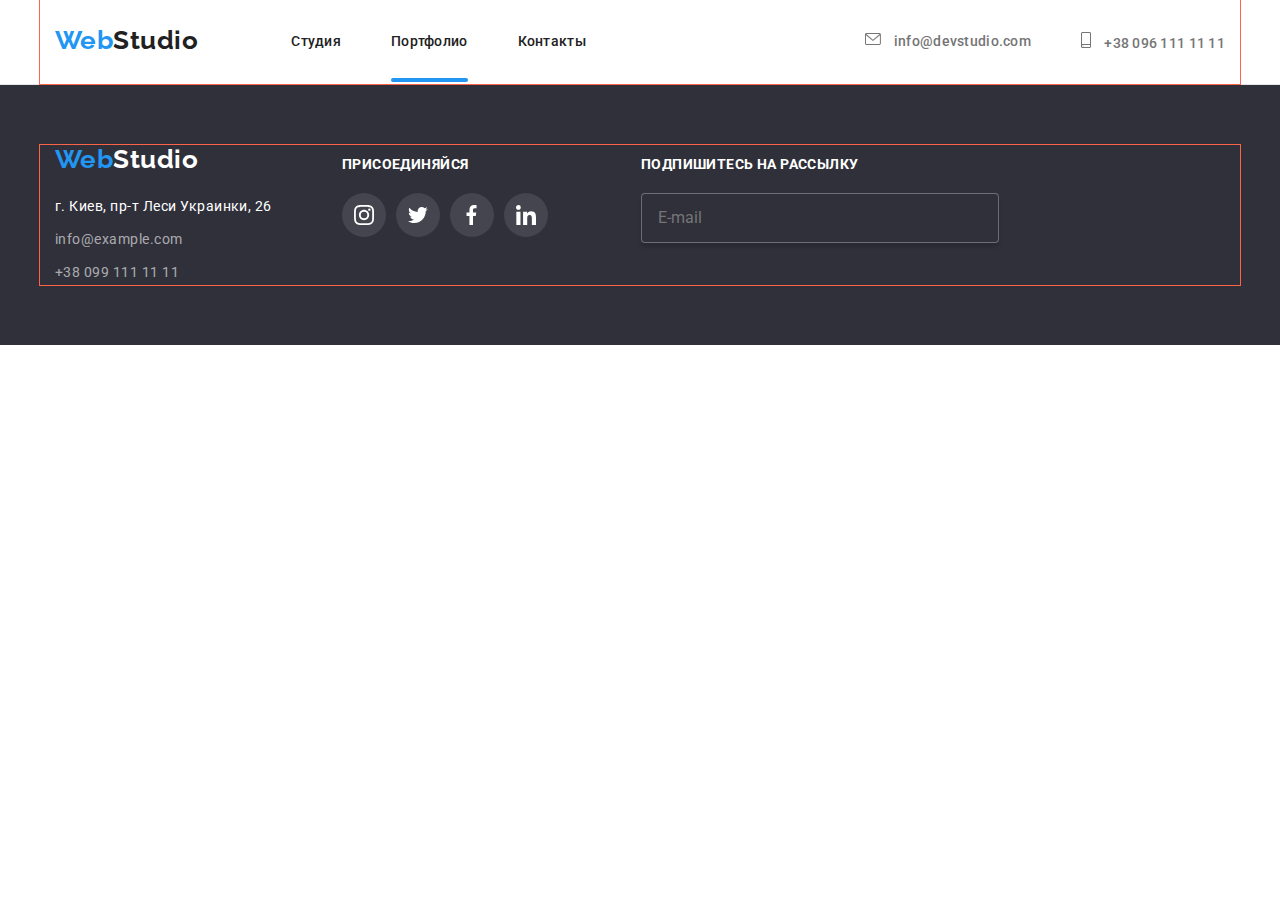
==== portfolio.html @ 8e0613ea "bem" ====
<!DOCTYPE html>
<html lang="ru">
  <head>
    <meta charset="UTF-8" />
    <meta http-equiv="X-UA-Compatible" content="IE=edge" />
    <meta name="viewport" content="width=device-width, initial-scale=1.0" />
    <link rel="stylesheet" href="https://fonts.googleapis.com/css2?family=Raleway:wght@700&family=Roboto:wght@400;500;700;900&display=swap"
    rel="stylesheet">
    <link rel="stylesheet" href="https://cdnjs.cloudflare.com/ajax/libs/modern-normalize/1.1.0/modern-normalize.min.css">
    <link rel="stylesheet" href="./css/style.css">
    <title>Markup-HW-07</title>
  </head>
  <body>
    <header class="header">
      <div class="container menu">
      <nav class="nav">
        <a class=" link logo" href="/">Web<span class="logo__accient">Studio</span></a>
        <ul class="menu-nav">
          <li class="menu-nav__item"><a class="link menu-nav__link" href="./index.html">Студия</a></li>
          <li class="menu-nav__item"><a class="link menu-nav__link menu-nav__link--current" href="./portfolio.html">Портфолио</a></li>
          <li class="menu-nav__item"><a class="link menu-nav__link" href="">Контакты</a></li>
        </ul>
      </nav>
      <ul class="menu-contact">
        <li class="menu-contact__item">
          <a class=" link menu-contact__link" href="emailto:info@devstudio.com">
            <svg class="menu-contact__icon" width="16" height="14">
              <use href="./images/svg-sprite.svg#icon-envelope"></use>
            </svg>
            info@devstudio.com
          </a>
        </li>
        <li class="menu-contact__item">
          <a class=" link menu-contact__link" href="tel:+380961111111">
            <svg class="menu-contact__icon" width="10" height="16">
              <use href="./images/svg-sprite.svg#icon-smartphone"></use>
            </svg>
            +38 096 111 11 11</a>
        </li>
      </ul>
      </div>
    </header>
<main>

</main>
<footer class="footer">
    <div class="container footer-flex">
      <div>
        <a class=" link logo" href="/">Web<span class="logo__accient logo__accient--color">Studio</span></a>
    <address>
      <ul class="footer-contact">
        <li class="footer-contact__item"><a class="footer-contact__link footer-contact__link--white" href="">г. Киев, пр-т Леси Украинки, 26</a></li>
        <li class="footer-contact__item"><a class="footer-contact__link" href="mailto:info@example.com">info@example.com</a></li>
        <li class="footer-contact__item"><a class="footer-contact__link" href="tel:+380991111111">+38 099 111 11 11</a></li>
      </ul>
    </address>
      </div>
    <div class="footer-socials-container">
      <p class="footer-title">Присоединяйся</p>
    <ul class="footer-socials">
      <li class="footer-socials__item">
        <svg class="footer-socials__icon">
          <use href="./images/svg-sprite.svg#icon-instagram"></use>
        </svg>
      </li>
      <li class="footer-socials__item">
        <svg class="footer-socials__icon">
          <use href="./images/svg-sprite.svg#icon-twitter"></use>
        </svg>
      </li>
      <li class="footer-socials__item">
        <svg class="footer-socials__icon">
          <use href="./images/svg-sprite.svg#icon-facebook"></use>
        </svg>
      </li>
      <li class="footer-socials__item">
        <svg class="footer-socials__icon">
          <use href="./images/svg-sprite.svg#icon-linkedin"></use>
        </svg>
      </li>
    </ul>
    </div>
    <div class="footer-form">
      <p class="footer-title">Подпишитесь на рассылку</p>
      <form>
        <label class="footer-form__label" for="">
          <input class="footer-form__input" type="email" placeholder="E-mail">
        </label> 
      </form>
    </div>
    </div>
  </footer>

  </body>
---- css/style.css ----
:root{
     --primiry-text-color: #757575;
     --title-text-color: #212121;
     --main-font-family: roboto, sans-serif;
     --link-hover-color: #2196F3;
}

/* Общие правила для стилизвции страцы */
body{
    color: var(--primiry-text-color);
    font-family: var(--main-font-family);
    letter-spacing: 0.03em;

}
ul{
    margin: 0;
    padding: 0;
    list-style: none;
}
.link{
    text-decoration: none;

}
.container{
    width: 1200px;
    margin-right: auto;
    margin-left: auto;
    padding-left: 15px;
    padding-right: 15px;
    outline: 1px solid tomato;
}
/* Стилизация шапки сайта */
.header{
    border-bottom: 1px solid #E5E5E5;
}
.logo{
    padding: 24px 0;
    font-family: 'Raleway', sans-serif;
    font-weight: 700;
    font-size: 26px;
    line-height: 1.15;

    color: #2196F3;
}
.logo__accient{
    color: #212121;
}
.nav{
    display: flex;
}
.menu{
    display: flex;
    align-items: center;
}
.menu-nav{
    display: flex;
    margin-left: 93px;
}
.menu-contact{
    display: flex;
    margin-left: auto;
}
.menu-nav__item,
.menu-contact__item{
    position: relative;
    margin-right: 50px;
    padding: 32px 0;
    font-weight: 500;
    font-size: 14px;
    line-height: 1.14;
    letter-spacing: 0.02em;

    color: #212121;
}
.menu-nav__link{
    color: inherit;
    padding: 32px 0;

    transition: color 250ms cubic-bezier(0.4, 0, 0.2, 1);
}
.menu-contact__link{
    color: #757575;
    padding: 32px 0;

    transition: color 250ms cubic-bezier(0.4, 0, 0.2, 1);
}

.menu-nav__link:hover,
.menu-contact__link:hover{
    color: var(--link-hover-color);
}
.menu-nav__item:last-child,
.menu-contact__item:last-child{
    margin-right: 0;
}
.menu-contact__icon{
    align-items: baseline;
    margin-right: 10px;
    fill: currentColor;
}
.menu-nav__link--current:after{
    position: absolute;
    display: block;
    bottom: 0;
    content:"";
    width: 100%;
    height: 4px;
    border-radius: 2px;

    background-color: #2196F3;
}

/* Стилизация секции герой */
.hero-section{
    margin-right: auto;
    margin-left: auto;
    padding-top: 200px;
    padding-bottom: 200px;
    width: 1600px;
    height: 600px;
    text-align: center;
    background: #757575;
    background-repeat: no-repeat;
    background-size: cover;
    background-image:linear-gradient(to right, rgba(47, 48, 58, 0.4), rgba(47, 48, 58, 0.4)), 
    url(../images/bg-main.jpg);
}
.hero-title{
    margin-top: 0;
    text-align: center;
    margin-bottom:30px;
    font-size: 44px;
    font-weight: 900;
    line-height: 1.36;
    letter-spacing: 0.06em;
    color: #ffffff;
}

.hero-button{
   
    min-width: 200px;
    min-height: 50px;
    padding: 10px 32px;
    font-size: 16px;
    font-weight: 700;
    line-height: 1.88;
    letter-spacing: 0.06em;
    border: 0;


    color: #ffffff;
    background-color: #2196F3;
    box-shadow: 0px 4px 4px rgba(0, 0, 0, 0.15);
    border: transparent;
    border-radius: 4px;
}

/* Стилизация футера */

.footer{

    padding-top: 60px;
    padding-bottom: 60px;
    background-color: #2F303A;
}
.logo__accient--color{
    color: #ffffff;
}
.footer-contact{
    margin-top: 20px;
}
.footer-flex{
    display: flex;
}
.footer-contact__item{
    margin-bottom: 9px;  
}
.footer-contact__link{
    font-size: 14px;
    line-height: 1.71;
    font-style: normal;
    text-decoration: none;
    color: rgba(255, 255, 255, 0.6);

    transition: color 2150ms cubic-bezier(0.4, 0, 0.2, 1)
}
.footer-contact__link--white{
    color: #ffffff;
}

.footer-contact__item:last-child{
    margin-bottom: 0;
}
.footer-contact__link:hover{
    color: var(--link-hover-color);
}
.footer-socials-container{
    margin-left: 70px;
    padding-top: 12px;

}
.footer-title{
margin-top: 0;
margin-bottom: 20px;
font-size: 14px;
font-weight: 700;
line-height: 1.14;
letter-spacing: 0.03em;
text-transform: uppercase;

color: #ffffff;
    
}
.footer-socials{
    display: flex;
}
.footer-socials__item{
    display: flex;
    margin-right: 10px;
    align-items: center;
    justify-content: center;
    width: 44px;
    height: 44px;
    border-radius: 50%;
    background-color: rgba(255, 255, 255, 0.1);

    transition: background-color 2150ms cubic-bezier(0.4, 0, 0.2, 1);

}
.footer-socials__item:last-child{
    margin-right: 0;
}
.footer-socials__icon{
    width: 20px;
    height: 20px;
    fill: #ffffff;
}
.footer-socials__item:hover{
    cursor: pointer;
    background-color: var(--link-hover-color);
}
.footer-form__input{
    width: 358px;
    height: 50px;
    padding: 16px;
    border-radius: 4px;
    color: #ffffff;
    background-color: #2F303A;
    border: 1px solid rgba(255, 255, 255, 0.3);
    box-shadow: 0px 4px 4px rgba(0, 0, 0, 0.15);

} 
.footer-form{
    padding-top: 12px;
    margin-left: 93px;
}
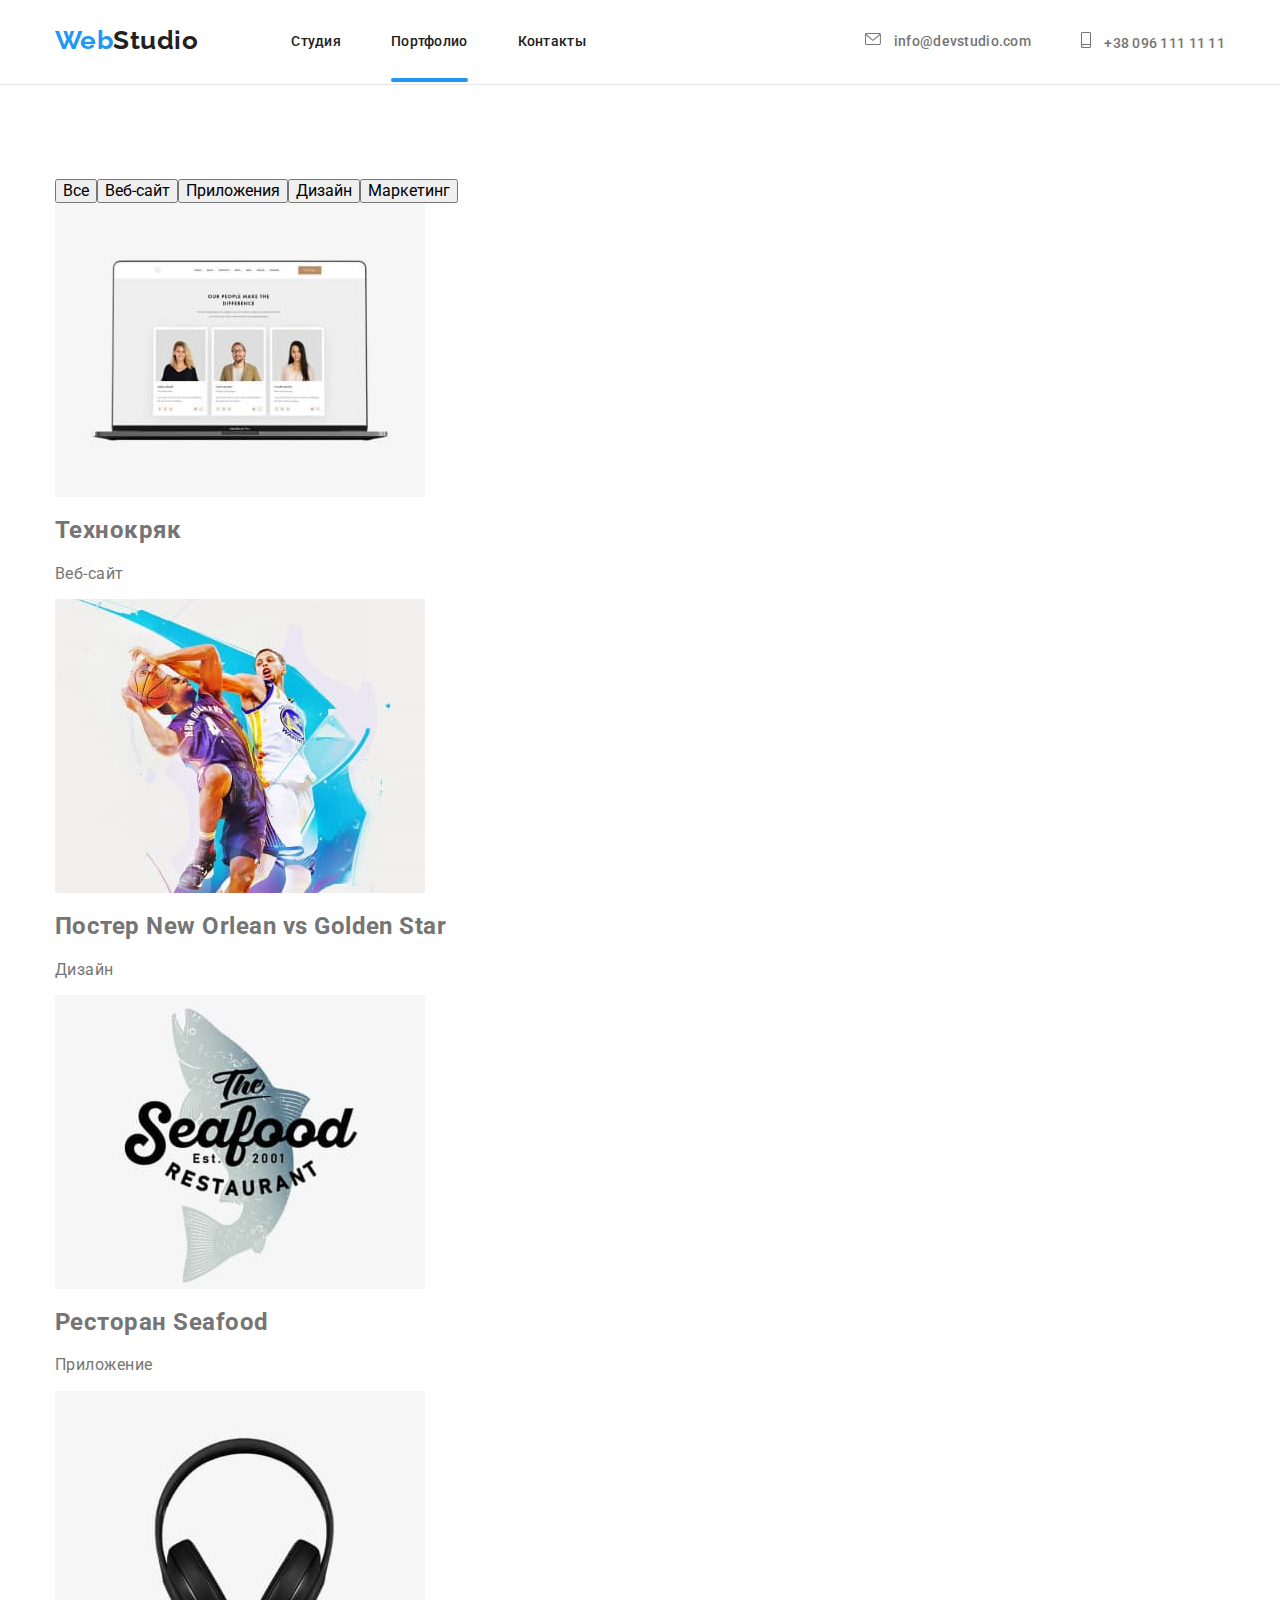
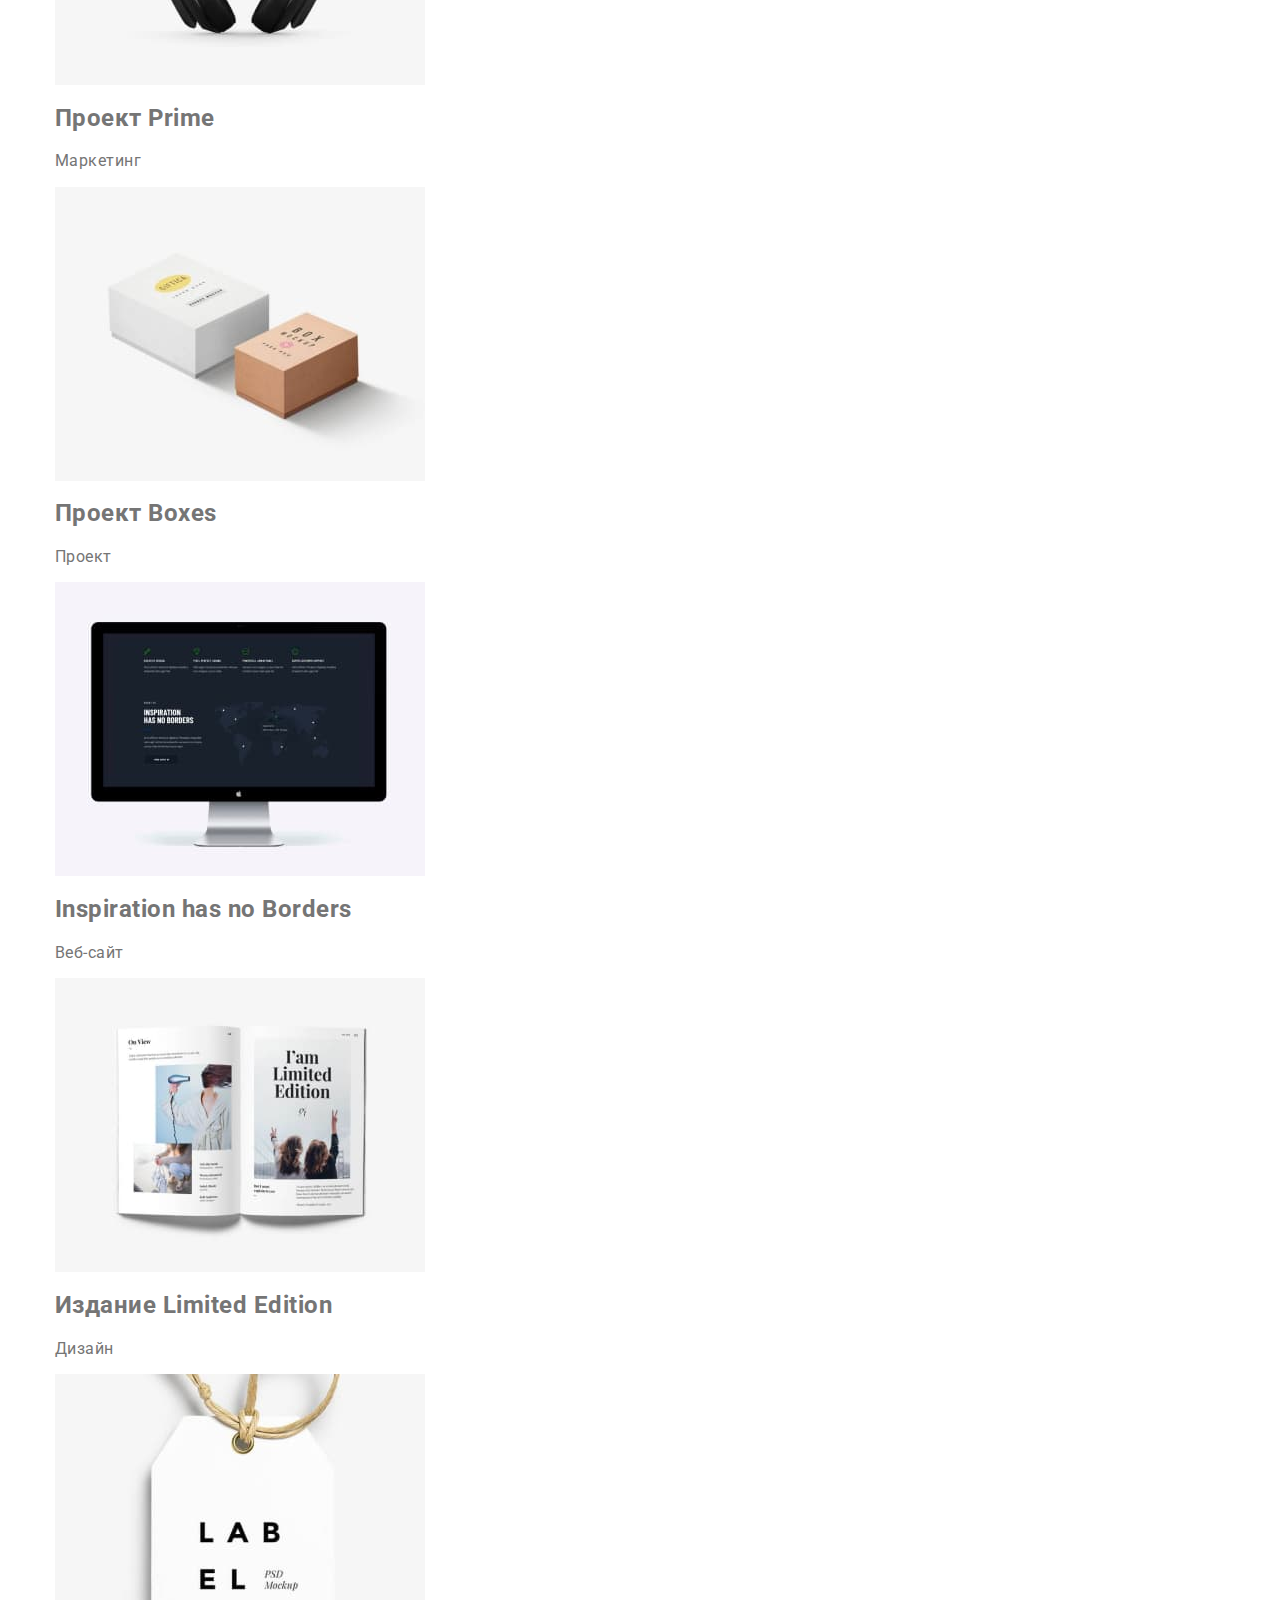
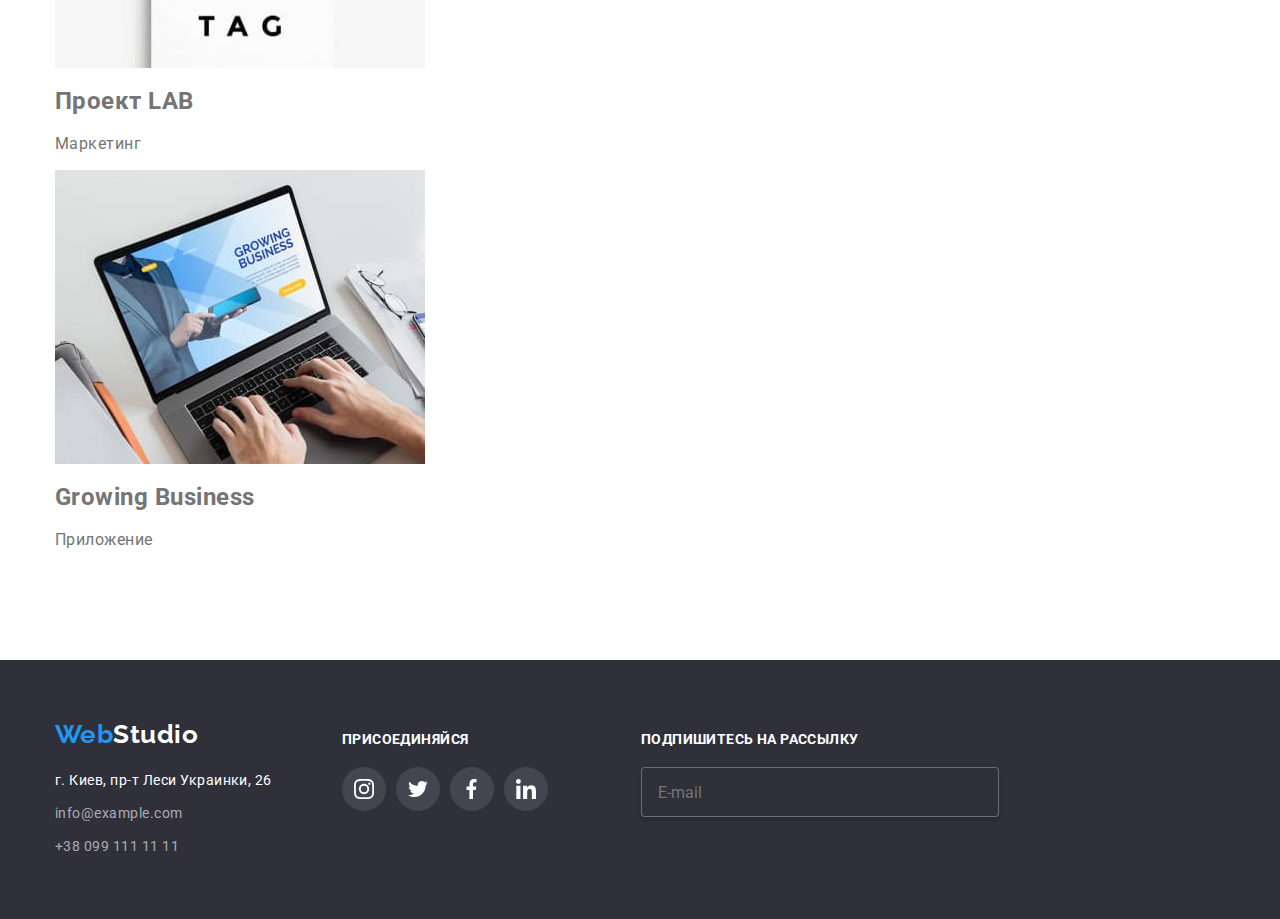
==== commit 8984f2d0: "Bem" ====
--- a/portfolio.html
+++ b/portfolio.html
@@ -41,54 +41,143 @@
       </div>
     </header>
 <main>
-
+    <section class="portfolio">
+      <div class="container">
+      <h1 class="portfolio-title visually-hidden">Наши работы</h1>
+      <ul class="menu-list">
+        <li class="menu-list__item"><button class="menu-list__button" type="button">Все</button></li>
+        <li class="menu-list__item"><button class="menu-list__button" type="button">Веб-сайт</button></li>
+        <li class="menu-list__item"><button class="menu-list__button" type="button">Приложения</button></li>
+        <li class="menu-list__item"><button class="menu-list__button" type="button">Дизайн</button></li>
+        <li class="menu-list__item"><button class="menu-list__button" type="button">Маркетинг</button></li>
+      </ul>
+      <ul class="list-example list">
+        <li>
+          <a class="link" href=""
+            ><img src="./images/technokryk.jpg" alt=" Веб-сайт Технокряк" width="370"
+          /></a>
+          <h2 class="list-example-title">Технокряк</h2>
+          <p class="list-example-text">Веб-сайт</p>
+        </li>
+        <li>
+          <a class="link" href="">
+            <img src="./images/new-orlean.jpg" alt="Постер New Orlean vs Golden Star" width="370"
+          /></a>
+          <h2 class="list-example-title">Постер New Orlean vs Golden Star</h2>
+          <p class="list-example-text">Дизайн</p>
+        </li>
+        <li>
+          <a class="link" href=""
+            ><img src="./images/restoraunt-seafood.jpg" alt="Ресторан Seafood" width="370"
+          /></a>
+          <h2 class="list-example-title">Ресторан Seafood</h2>
+          <p class="list-example-text">Приложение</p>
+        </li>
+        <li>
+          <a class="link" href=""
+            ><img src="./images/prime.jpg" alt="Проект Prime" width="370"
+          /></a>
+          <h2 class="list-example-title">Проект Prime</h2>
+          <p class="list-example-text">Маркетинг</p>
+        </li>
+        <li>
+          <a class="link" href=""
+            ><img src="./images/boxes.jpg" alt="Проект Boxes" width="370"
+          /></a>
+          <h2 class="list-example-title">Проект Boxes</h2>
+          <p class="list-example-text">Проект</p>
+        </li>
+        <li>
+          <a class="link" href="">
+            <img
+              src="./images/inspiration.jpg"
+              alt="Веб-сайт Inspiration has no Borders"
+              width="370"
+          /></a>
+          <h2 class="list-example-title">Inspiration has no Borders</h2>
+          <p class="list-example-text">Веб-сайт</p>
+        </li>
+        <li>
+          <a class="link" href=""
+            ><img src="./images/limited-edition.jpg" alt="Издание Limited Edition" width="370"
+          /></a>
+          <h2 class="list-example-title">Издание Limited Edition</h2>
+          <p class="list-example-text">Дизайн</p>
+        </li>
+        <li>
+          <a class="link" href=""><img src="./images/lab.jpg" alt="Проект LAB" width="370" /></a>
+          <h2 class="list-example-title">Проект LAB</h2>
+          <p class="list-example-text">Маркетинг</p>
+        </li>
+        <li>
+          <a class="link" href=""
+            ><img
+              src="./images/growing-business.jpg"
+              alt="Приложение Growing Business"
+              width="370"
+          /></a>
+          <h2 class="list-example-title">Growing Business</h2>
+          <p class="list-example-text">Приложение</p>
+        </li>
+      </ul>
+    </div>
+    </section>
 </main>
 <footer class="footer">
-    <div class="container footer-flex">
-      <div>
-        <a class=" link logo" href="/">Web<span class="logo__accient logo__accient--color">Studio</span></a>
-    <address>
-      <ul class="footer-contact">
-        <li class="footer-contact__item"><a class="footer-contact__link footer-contact__link--white" href="">г. Киев, пр-т Леси Украинки, 26</a></li>
-        <li class="footer-contact__item"><a class="footer-contact__link" href="mailto:info@example.com">info@example.com</a></li>
-        <li class="footer-contact__item"><a class="footer-contact__link" href="tel:+380991111111">+38 099 111 11 11</a></li>
-      </ul>
-    </address>
-      </div>
-    <div class="footer-socials-container">
-      <p class="footer-title">Присоединяйся</p>
-    <ul class="footer-socials">
-      <li class="footer-socials__item">
-        <svg class="footer-socials__icon">
+  <div class="container footer-flex">
+    <div>
+      <a class=" link logo" href="/">Web<span class="logo__accient logo__accient--color">Studio</span></a>
+  <address>
+    <ul class="footer-contact">
+      <li class="footer-contact__item"><a class="footer-contact__link footer-contact__link--white" href="">г. Киев, пр-т Леси Украинки, 26</a></li>
+      <li class="footer-contact__item"><a class="footer-contact__link" href="mailto:info@example.com">info@example.com</a></li>
+      <li class="footer-contact__item"><a class="footer-contact__link" href="tel:+380991111111">+38 099 111 11 11</a></li>
+    </ul>
+  </address>
+    </div>
+  <div class="footer-socials-container">
+    <p class="footer-title">Присоединяйся</p>
+  <ul class="social-list">
+    <li class="social-list__item ">
+      <a href="" class="social-list__link social-list__link--bgc">
+        <svg class="social-list__icon social-list__icon--fill">
           <use href="./images/svg-sprite.svg#icon-instagram"></use>
         </svg>
-      </li>
-      <li class="footer-socials__item">
-        <svg class="footer-socials__icon">
+      </a>
+    </li>
+    <li class="social-list__item">
+      <a href="" class="social-list__link social-list__link--bgc">
+        <svg class="social-list__icon social-list__icon--fill">
           <use href="./images/svg-sprite.svg#icon-twitter"></use>
         </svg>
-      </li>
-      <li class="footer-socials__item">
-        <svg class="footer-socials__icon">
+      </a>
+    </li>
+    <li class="social-list__item">
+      <a href="" class="social-list__link social-list__link--bgc">
+        <svg class="social-list__icon social-list__icon--fill">
           <use href="./images/svg-sprite.svg#icon-facebook"></use>
         </svg>
-      </li>
-      <li class="footer-socials__item">
-        <svg class="footer-socials__icon">
+      </a>
+    </li>
+    <li class="social-list__item">
+      <a href="" class="social-list__link social-list__link--bgc">
+        <svg class="social-list__icon social-list__icon--fill">
           <use href="./images/svg-sprite.svg#icon-linkedin"></use>
         </svg>
-      </li>
-    </ul>
-    </div>
-    <div class="footer-form">
-      <p class="footer-title">Подпишитесь на рассылку</p>
-      <form>
-        <label class="footer-form__label" for="">
-          <input class="footer-form__input" type="email" placeholder="E-mail">
-        </label> 
-      </form>
-    </div>
-    </div>
-  </footer>
+      </a>
+      
+    </li>
+  </ul>
+  </div>
+  <div class="footer-form">
+    <p class="footer-title">Подпишитесь на рассылку</p>
+    <form>
+      <label class="footer-form__label" for="">
+        <input class="footer-form__input" type="email" placeholder="E-mail">
+      </label> 
+    </form>
+  </div>
+  </div>
+</footer>
 
   </body>--- a/css/style.css
+++ b/css/style.css
@@ -1,6 +1,3 @@
-
-
-
 
 :root{
      --primiry-text-color: #757575;
@@ -21,17 +18,32 @@
     padding: 0;
     list-style: none;
 }
+img{
+    display: block;
+}
 .link{
     text-decoration: none;
 
 }
+.visually-hidden {
+    position: absolute;
+    white-space: nowrap;
+    width: 1px;
+    height: 1px;
+    overflow: hidden;
+    border: 0;
+    padding: 0;
+    clip: rect(0 0 0 0);
+    clip-path: inset(50%);
+    margin: -1px;
+  }
 .container{
     width: 1200px;
     margin-right: auto;
     margin-left: auto;
     padding-left: 15px;
     padding-right: 15px;
-    outline: 1px solid tomato;
+   
 }
 /* Стилизация шапки сайта */
 .header{
@@ -159,6 +171,221 @@
     border-radius: 4px;
 }
 
+/* Оформление секции требования */
+.demand{
+ padding-top: 94px;
+ padding-bottom: 94px;
+}
+
+.section-title{
+    margin-top: 0;
+    margin-bottom: 50px;
+    font-size: 36px;
+    font-weight: 700;
+    line-height: 1.17;
+    text-align: center;
+
+    color: var(--title-text-color);
+
+}
+.demand-list{
+    display: flex;
+}
+.demand-list__item{
+    width: 270px;
+    margin-right: 30px;
+}
+.margin-list__item:last-child{
+    margin-right: 0;
+}
+.demand-list__inner{
+    display: flex;
+    width: 270px;
+    height: 120px;
+    justify-content: center;
+    align-items: center;
+    background-color: #F5F4FA;
+    
+}
+.demand-list__icon{
+    width: 65px;
+    height: 70px;
+}
+.demand-list__title{
+    margin-top: 30px;
+    margin-bottom: 10px;
+    font-size: 14px;
+    font-weight: 700;
+    line-height: 1.14;
+    text-transform: uppercase;
+    text-align: left;
+
+    color: var(--title-text-color);
+
+}
+.demand-list__description{
+    margin: 0;
+    font-size: 14px;
+    font-weight: 400;
+    line-height: 1.71;
+    text-align: left;
+
+}
+
+/* Стилизация секции чем мы занимаемся */
+.specialization{
+    padding-bottom: 94px;
+}
+.specialization-list{
+    display: flex;
+}
+.specialization-list__item{
+    position: relative;
+    margin-right: 30px;
+}
+.specialization-list__item:last-child{
+    margin-right: 0;
+}
+
+.specialization-list__description{
+    position: absolute;
+    bottom: 0;
+    left: 0;
+    display: flex;
+    justify-content: center;
+    align-items: center;
+    text-transform: uppercase;
+    margin: 0;
+    width: 370px;
+    height: 70px;
+    font-size: 14px;
+    font-weight: 700;
+    line-height: 1.14;
+
+    color: #ffffff;
+    background-color: rgba(47, 48, 58, 0.8);
+}
+/* Стилизация секции наша команда */
+.team{
+    padding-top: 94px;
+    padding-bottom: 94px;
+    background-color: #F5F4FA;
+}
+.team-list{
+    display: flex;
+    width: 270px;
+    
+    text-align: center;
+}
+.team-list__item{
+    padding-bottom: 30px;
+    margin-right: 30px;
+    border-bottom-left-radius: 4px;
+    border-bottom-right-radius: 4px;
+    background-color: #fff;
+    box-shadow: 0px 1px 3px rgba(0, 0, 0, 0.12),
+     0px 1px 1px rgba(0, 0, 0, 0.14), 
+     0px 2px 1px rgba(0, 0, 0, 0.2);
+    border-radius: 0px 0px 4px 4px;
+
+}
+.team-list__title{
+    margin-top: 30px;
+    margin-bottom: 10px;
+    font-size: 16px;
+    font-weight: 500;
+    line-height: 1.19;
+    
+    color: var(--title-text-color);
+
+}
+.team-list__description{
+    margin-top: 0;
+    display: block;
+    margin-bottom: 16px;
+    font-size: 16px;
+    line-height: 19px;
+
+
+}
+.social-list{
+    display: flex;
+    justify-content: center;
+}
+.social-list__item{
+    margin-right: 10px;
+}
+.social-list__link{
+    display: flex;
+    align-items: center;
+    justify-content: center;
+    width: 44px;
+    height: 44px;
+    border-radius: 50%;
+    color: #AFB1B8;
+    
+    transition: background-color 250ms cubic-bezier(0.4, 0, 0.2, 1);
+}
+.social-list__item:last-child{
+    margin-right: 0;
+}
+
+.social-list__icon{
+    width: 20px;
+    height: 20px;
+    fill: currentColor;
+    transition: fill 250ms cubic-bezier(0.4, 0, 0.2, 1);
+}
+.social-list__link:hover,
+.social-list__link:focus {
+    
+    background-color: var(--link-hover-color);
+}
+.social-list__link:hover .social-list__icon,
+.social-list__link:focus .social-list__icon{
+    fill: #ffffff;
+}
+
+/* Стилтзация секции постоянные клиенты */
+.clients{
+    padding-top: 94px;
+    padding-bottom: 94px;
+    
+}
+.client-list{
+    display: flex;
+   
+    
+}
+.client-list__item{
+    margin-right: 30px;
+
+}
+.client-list__item:last-child{
+margin-right: 0;
+}
+.client-list__link{
+    display: flex;
+    justify-content: center;
+    align-items: center;
+     width: 170px;
+     height: 92px;
+    border-radius: 4px;
+    border: 1px solid #AFB1B8;
+    box-shadow: 0px 4px 4px 0px #00000040;
+
+    transition: border 250ms cubic-bezier(0.4, 0, 0.2, 1);
+}
+.client-list__icon{
+    fill: #AFB1B8;
+    transition: fill 250ms cubic-bezier(0.4, 0, 0.2, 1);
+}
+.client-list__link:hover {
+    border: 1px solid var(--link-hover-color);
+}
+.client-list__link:hover .client-list__icon{
+    fill: var(--link-hover-color);
+}
 /* Стилизация футера */
 
 .footer{
@@ -186,7 +413,7 @@
     text-decoration: none;
     color: rgba(255, 255, 255, 0.6);
 
-    transition: color 2150ms cubic-bezier(0.4, 0, 0.2, 1)
+    transition: color 250ms cubic-bezier(0.4, 0, 0.2, 1)
 }
 .footer-contact__link--white{
     color: #ffffff;
@@ -215,34 +442,18 @@
 color: #ffffff;
     
 }
-.footer-socials{
-    display: flex;
-}
-.footer-socials__item{
-    display: flex;
-    margin-right: 10px;
-    align-items: center;
-    justify-content: center;
-    width: 44px;
-    height: 44px;
-    border-radius: 50%;
+.social-list__link--bgc{
     background-color: rgba(255, 255, 255, 0.1);
-
-    transition: background-color 2150ms cubic-bezier(0.4, 0, 0.2, 1);
-
-}
-.footer-socials__item:last-child{
-    margin-right: 0;
-}
-.footer-socials__icon{
-    width: 20px;
-    height: 20px;
+    transition: background-color 250ms cubic-bezier(0.4, 0, 0.2, 1);
+}
+
+.social-list__link--bgc:hover{
+    background-color: var(--link-hover-color);
+}
+.social-list__icon--fill{
     fill: #ffffff;
 }
-.footer-socials__item:hover{
-    cursor: pointer;
-    background-color: var(--link-hover-color);
-}
+
 .footer-form__input{
     width: 358px;
     height: 50px;
@@ -258,3 +469,13 @@
     padding-top: 12px;
     margin-left: 93px;
 }
+
+/* Стилизация портфолио */
+.portfolio{
+    padding-top: 94px;
+    padding-bottom: 94px;
+}
+
+.menu-list{
+    display: flex;
+}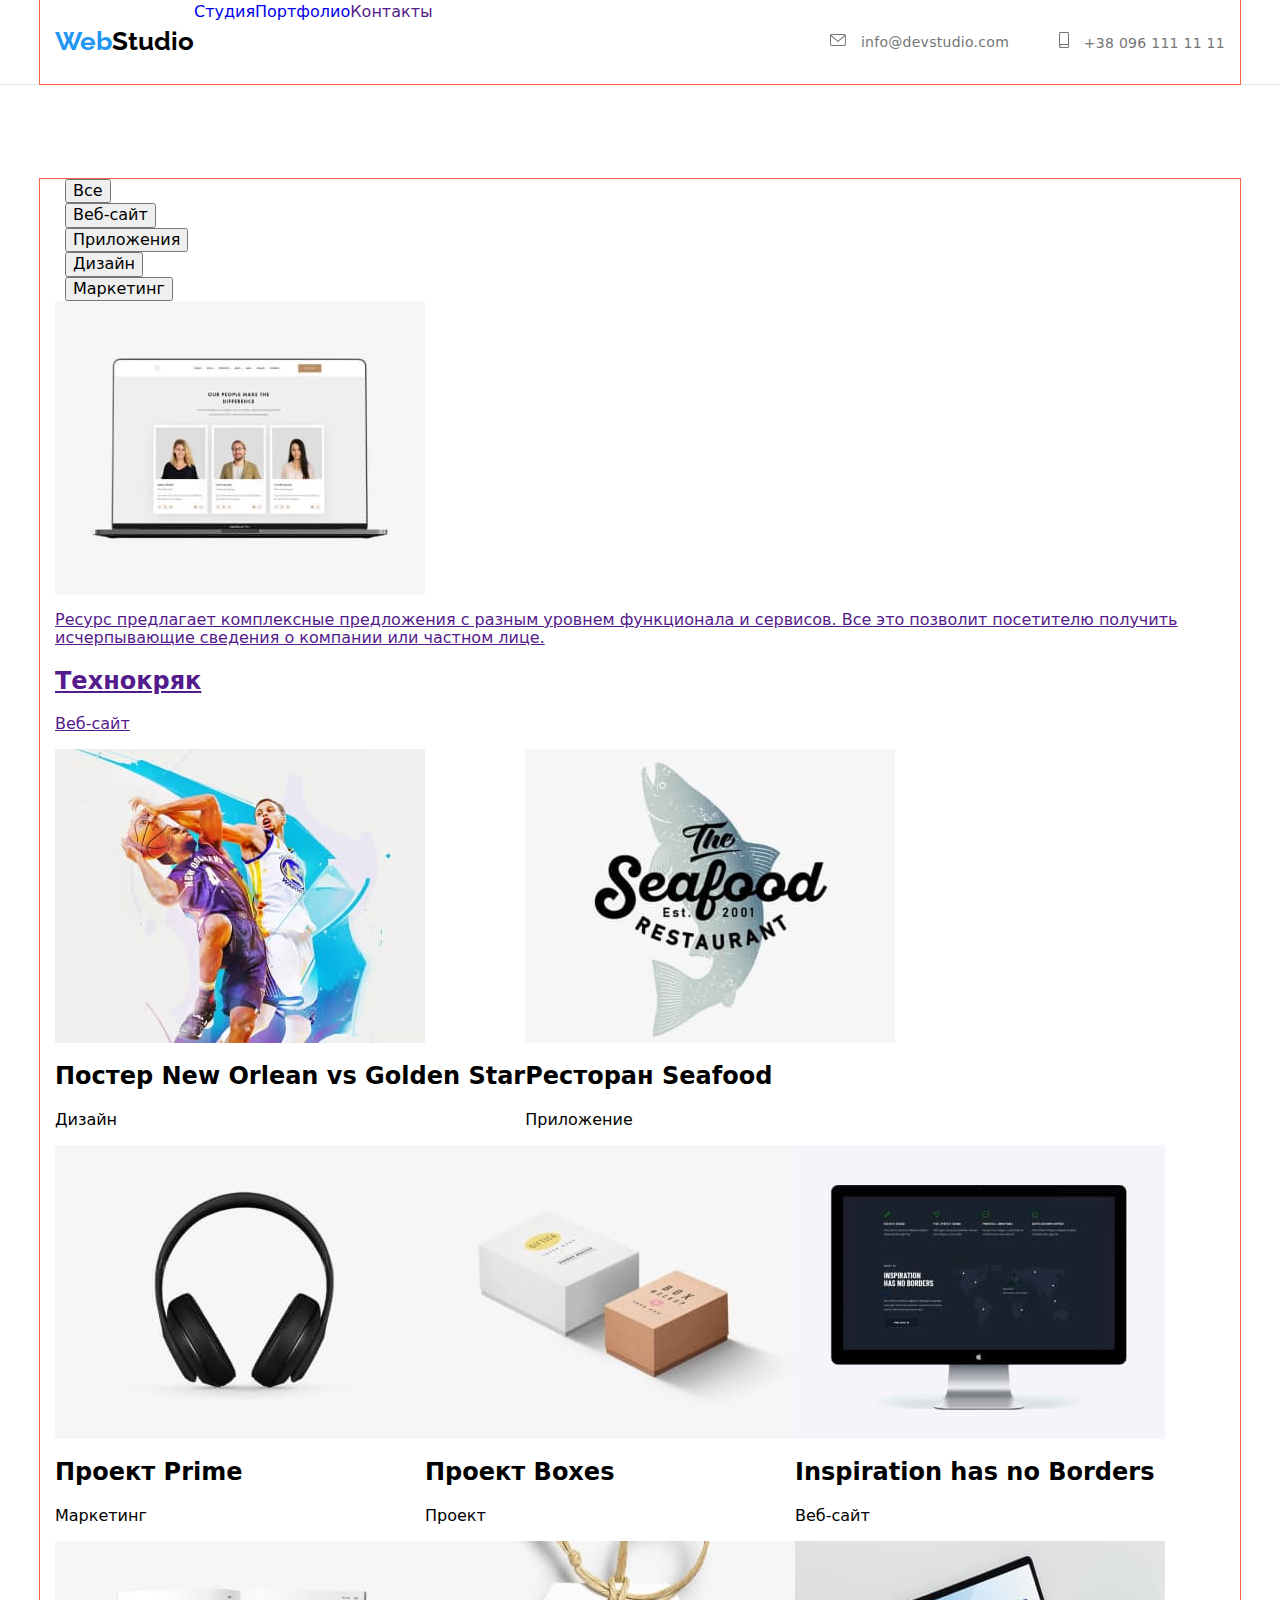
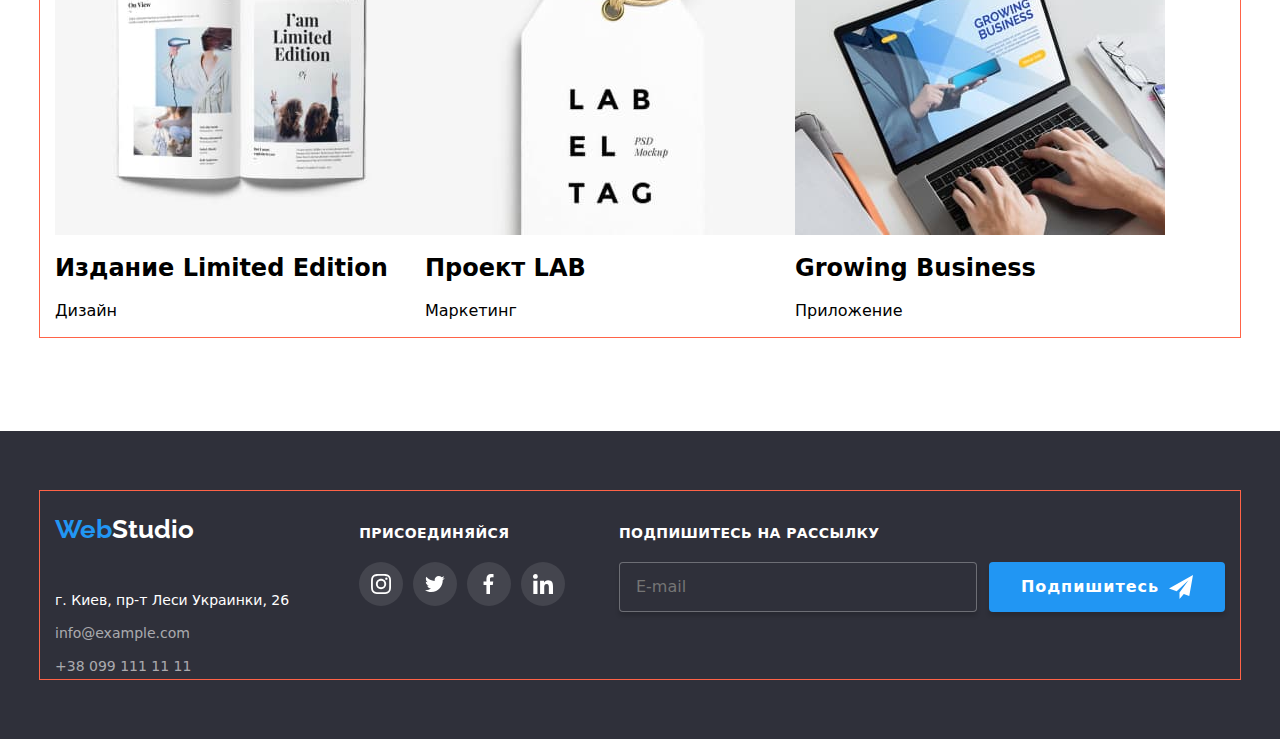
==== commit ba54ad55: "Bem and sass" ====
--- a/portfolio.html
+++ b/portfolio.html
@@ -7,18 +7,19 @@
     <link rel="stylesheet" href="https://fonts.googleapis.com/css2?family=Raleway:wght@700&family=Roboto:wght@400;500;700;900&display=swap"
     rel="stylesheet">
     <link rel="stylesheet" href="https://cdnjs.cloudflare.com/ajax/libs/modern-normalize/1.1.0/modern-normalize.min.css">
-    <link rel="stylesheet" href="./css/style.css">
+    <!-- <link rel="stylesheet" href="./css/style.css"> -->
+    <link rel="stylesheet" href="./css/main.min.css">
     <title>Markup-HW-07</title>
   </head>
   <body>
     <header class="header">
-      <div class="container menu">
+      <div class="container header__menu">
       <nav class="nav">
-        <a class=" link logo" href="/">Web<span class="logo__accient">Studio</span></a>
-        <ul class="menu-nav">
-          <li class="menu-nav__item"><a class="link menu-nav__link" href="./index.html">Студия</a></li>
-          <li class="menu-nav__item"><a class="link menu-nav__link menu-nav__link--current" href="./portfolio.html">Портфолио</a></li>
-          <li class="menu-nav__item"><a class="link menu-nav__link" href="">Контакты</a></li>
+        <a class="link logo" href="/">Web<span class="logo__accient">Studio</span></a>
+        <ul class="header__nav">
+          <li class="menu__item"><a class="link menu__link" href="./index.html">Студия</a></li>
+          <li class="menu__item"><a class="link menu__link menu__link--current" href="./portfolio.html">Портфолио</a></li>
+          <li class="menu__item"><a class="link menu__link" href="">Контакты</a></li>
         </ul>
       </nav>
       <ul class="menu-contact">
@@ -43,21 +44,31 @@
 <main>
     <section class="portfolio">
       <div class="container">
-      <h1 class="portfolio-title visually-hidden">Наши работы</h1>
-      <ul class="menu-list">
-        <li class="menu-list__item"><button class="menu-list__button" type="button">Все</button></li>
-        <li class="menu-list__item"><button class="menu-list__button" type="button">Веб-сайт</button></li>
-        <li class="menu-list__item"><button class="menu-list__button" type="button">Приложения</button></li>
-        <li class="menu-list__item"><button class="menu-list__button" type="button">Дизайн</button></li>
-        <li class="menu-list__item"><button class="menu-list__button" type="button">Маркетинг</button></li>
+      <h1 class="portfolio__title visually-hidden">Наши работы</h1>
+      <ul class="portfolio-menu-list">
+        <li class="menu-list__item"><button class="portfolio-menu-list__button" type="button">Все</button></li>
+        <li class="menu-list__item"><button class="portfolio-menu-list__button" type="button">Веб-сайт</button></li>
+        <li class="menu-list__item"><button class="portfolio-menu-list__button" type="button">Приложения</button></li>
+        <li class="menu-list__item"><button class="portfolio-menu-list__button" type="button">Дизайн</button></li>
+        <li class="menu-list__item"><button class="portfolio-menu-list__button" type="button">Маркетинг</button></li>
       </ul>
-      <ul class="list-example list">
-        <li>
-          <a class="link" href=""
-            ><img src="./images/technokryk.jpg" alt=" Веб-сайт Технокряк" width="370"
-          /></a>
-          <h2 class="list-example-title">Технокряк</h2>
-          <p class="list-example-text">Веб-сайт</p>
+      <ul class="list-works">
+        <li class="list-works__item">
+          <a class="list-works__link" href="">
+            <div class="list-works__thumb">
+              <img src="./images/technokryk.jpg" alt=" Веб-сайт Технокряк" width="370" />
+              <div class="overlay">
+                <p class="overlay__description">Ресурс предлагает комплексные предложения с разным уровнем функционала и сервисов. Все это позволит посетителю получить исчерпывающие сведения о компании или частном лице.</p>
+              </div>
+            </div>
+          
+          <div class="list-works__description">
+            <h2 class="list-works__title">Технокряк</h2>
+          <p class="list-works__text">Веб-сайт</p>
+          </div>
+          
+          
+        </a>
         </li>
         <li>
           <a class="link" href="">
@@ -171,10 +182,15 @@
   </div>
   <div class="footer-form">
     <p class="footer-title">Подпишитесь на рассылку</p>
-    <form>
+    <form class="form-wrap">
       <label class="footer-form__label" for="">
         <input class="footer-form__input" type="email" placeholder="E-mail">
       </label> 
+      <button class="form-button" type="submit">Подпишитесь
+        <svg class="form-button__icon">
+          <use href="./images/svg-sprite.svg#icon-send"></use>
+        </svg>
+      </button>
     </form>
   </div>
   </div>
--- a/css/style.css
+++ b/css/style.css
@@ -46,7 +46,7 @@
    
 }
 /* Стилизация шапки сайта */
-.header{
+.menu{
     border-bottom: 1px solid #E5E5E5;
 }
 .logo{
@@ -86,11 +86,12 @@
     line-height: 1.14;
     letter-spacing: 0.02em;
 
-    color: #212121;
+    
 }
 .menu-nav__link{
     color: inherit;
     padding: 32px 0;
+    color: #212121;
 
     transition: color 250ms cubic-bezier(0.4, 0, 0.2, 1);
 }
@@ -152,6 +153,7 @@
     color: #ffffff;
 }
 
+
 .hero-button{
    
     min-width: 200px;
@@ -177,6 +179,7 @@
  padding-bottom: 94px;
 }
 
+
 .section-title{
     margin-top: 0;
     margin-bottom: 50px;
@@ -274,7 +277,6 @@
 .team-list{
     display: flex;
     width: 270px;
-    
     text-align: center;
 }
 .team-list__item{
@@ -380,10 +382,12 @@
     fill: #AFB1B8;
     transition: fill 250ms cubic-bezier(0.4, 0, 0.2, 1);
 }
-.client-list__link:hover {
+.client-list__link:hover,
+.client-list__link:focus {
     border: 1px solid var(--link-hover-color);
 }
-.client-list__link:hover .client-list__icon{
+.client-list__link:hover .client-list__icon,
+.client-list__link:focus .client-list__icon{
     fill: var(--link-hover-color);
 }
 /* Стилизация футера */
--- a/css/main.min.css
+++ b/css/main.min.css
@@ -0,0 +1 @@
+ul{margin:0;padding:0;list-style:none}img{display:block}.link{text-decoration:none}.visually-hidden{position:absolute;white-space:nowrap;width:1px;height:1px;overflow:hidden;border:0;padding:0;clip:rect(0 0 0 0);-webkit-clip-path:inset(50%);clip-path:inset(50%);margin:-1px}:root{--primiry-text-color: #757575;--title-text-color: #212121;--main-font-family: roboto, sans-serif;--link-hover-color: #2196F3;--hero-title-color: #ffffff;--hero-bgc-color: #757575}.menu-list__button,.form-button,.hero-button{padding:6px 22px;font-family:inherit;font-size:16px;font-weight:500;border-radius:4px;border-color:rgba(0,0,0,0);-webkit-box-align:center;-ms-flex-align:center;align-items:center;line-height:1.63;letter-spacing:.03em;text-align:center;cursor:pointer;background-color:#2196f3;-webkit-transition:color 250ms cubic-bezier(0.4, 0, 0.2, 1),background-color 250ms cubic-bezier(0.4, 0, 0.2, 1),-webkit-box-shadow 250ms cubic-bezier(0.4, 0, 0.2, 1);transition:color 250ms cubic-bezier(0.4, 0, 0.2, 1),background-color 250ms cubic-bezier(0.4, 0, 0.2, 1),-webkit-box-shadow 250ms cubic-bezier(0.4, 0, 0.2, 1);transition:color 250ms cubic-bezier(0.4, 0, 0.2, 1),background-color 250ms cubic-bezier(0.4, 0, 0.2, 1),box-shadow 250ms cubic-bezier(0.4, 0, 0.2, 1);transition:color 250ms cubic-bezier(0.4, 0, 0.2, 1),background-color 250ms cubic-bezier(0.4, 0, 0.2, 1),box-shadow 250ms cubic-bezier(0.4, 0, 0.2, 1),-webkit-box-shadow 250ms cubic-bezier(0.4, 0, 0.2, 1)}.container{width:1200px;margin-right:auto;margin-left:auto;padding-left:15px;padding-right:15px;outline:1px solid tomato}.header{border-bottom:1px solid #e5e5e5}.header__menu{display:-webkit-box;display:-ms-flexbox;display:flex;-webkit-box-align:center;-ms-flex-align:center;align-items:center}.header__nav{display:-webkit-box;display:-ms-flexbox;display:flex}.logo{display:block;padding:24px 0;font-family:"Raleway",sans-serif;font-weight:700;font-size:26px;line-height:1.15;color:#2196f3}.logo__accient{color:#000}.logo__accient--color{color:#fff}.menu{display:-webkit-box;display:-ms-flexbox;display:flex;-webkit-box-align:center;-ms-flex-align:center;align-items:center}.nav{display:-webkit-box;display:-ms-flexbox;display:flex}.menu-nav{display:-webkit-box;display:-ms-flexbox;display:flex;-webkit-box-align:center;-ms-flex-align:center;align-items:center;margin-left:93px}.menu-nav__item{position:relative;margin-right:50px;padding:32px 0;font-weight:500;font-size:14px;line-height:1.14;letter-spacing:.02em;color:#212121}.menu-nav__item:last-child{margin-right:0}.menu-nav__link{color:inherit;padding:32px 0;color:#212121;-webkit-transition:color 250ms cubic-bezier(0.4, 0, 0.2, 1);transition:color 250ms cubic-bezier(0.4, 0, 0.2, 1)}.menu-nav__link:hover{color:var(--link-hover-color)}.menu-nav__link--current::after{position:absolute;display:block;bottom:0;content:"";width:100%;height:4px;border-radius:2px;background-color:#2196f3}.menu-contact{display:-webkit-box;display:-ms-flexbox;display:flex;-webkit-box-align:center;-ms-flex-align:center;align-items:center;margin-left:auto}.menu-contact__item{position:relative;margin-right:50px;padding:32px 0;font-weight:500;font-size:14px;line-height:1.14;letter-spacing:.02em;color:#212121}.menu-contact__item:last-child{margin-right:0}.menu-contact__icon{-webkit-box-align:baseline;-ms-flex-align:baseline;align-items:baseline;margin-right:10px;fill:currentColor}.menu-contact__link{color:#757575;padding:32px 0;-webkit-transition:color 250ms cubic-bezier(0.4, 0, 0.2, 1);transition:color 250ms cubic-bezier(0.4, 0, 0.2, 1)}.menu-contact__link:hover{color:var(--link-hover-color)}.hero-section{margin-right:auto;margin-left:auto;padding-top:200px;padding-bottom:200px;width:1600px;height:600px;text-align:center;background:var(--hero-bgc-color);background-repeat:no-repeat;background-size:cover;background-image:-webkit-gradient(linear, left top, right top, from(rgba(47, 48, 58, 0.4)), to(rgba(47, 48, 58, 0.4))),url(../images/bg-main.jpg);background-image:linear-gradient(to right, rgba(47, 48, 58, 0.4), rgba(47, 48, 58, 0.4)),url(../images/bg-main.jpg)}.hero-title{margin-top:0;text-align:center;margin-bottom:30px;font-size:44px;font-weight:900;line-height:1.36;letter-spacing:.06em;color:var(--hero-title-color)}.hero-button{padding:10px 32px;font-weight:700;line-height:1.88;border-radius:4px;min-width:200px;border:0px;letter-spacing:.06em;color:#fff;-webkit-box-shadow:0px 4px 4px rgba(0,0,0,.15);box-shadow:0px 4px 4px rgba(0,0,0,.15)}.hero-button:hover{background-color:#188ce8;-webkit-box-shadow:0px 3px 1px rgba(0,0,0,.1),0px 1px 2px rgba(0,0,0,.08),0px 2px 2px rgba(0,0,0,.12);box-shadow:0px 3px 1px rgba(0,0,0,.1),0px 1px 2px rgba(0,0,0,.08),0px 2px 2px rgba(0,0,0,.12)}.section-title{margin-top:0;margin-bottom:50px;font-size:36px;font-weight:700;line-height:1.17;text-align:center;color:var(--title-text-color)}.demand{padding-top:94px;padding-bottom:94px}.demand-list{display:-webkit-box;display:-ms-flexbox;display:flex}.demand-list__item{width:270px;margin-right:30px}.demand-list__item:last-child{margin-right:0}.demand-list__inner{display:-webkit-box;display:-ms-flexbox;display:flex;width:270px;height:120px;-webkit-box-pack:center;-ms-flex-pack:center;justify-content:center;-webkit-box-align:center;-ms-flex-align:center;align-items:center;background-color:#f5f4fa}.demand-list__icon{width:65px;height:70px}.demand-list__title{margin-top:30px;margin-bottom:10px;font-size:14px;font-weight:700;line-height:1.14;text-transform:uppercase;text-align:left;color:var(--title-text-color)}.demand-list__description{margin:0;font-size:14px;font-weight:400;line-height:1.71;text-align:left}.specialization-list{display:-webkit-box;display:-ms-flexbox;display:flex}.specialization-list__item{position:relative;margin-right:30px}.specialization-list__item:last-child{margin-right:0}.specialization-list__description{position:absolute;bottom:0;left:0;display:-webkit-box;display:-ms-flexbox;display:flex;-webkit-box-pack:center;-ms-flex-pack:center;justify-content:center;-webkit-box-align:center;-ms-flex-align:center;align-items:center;text-transform:uppercase;margin:0;width:370px;height:70px;font-size:14px;font-weight:700;line-height:1.14;color:#fff;background-color:rgba(47,48,58,.8)}.team{padding-top:94px;padding-bottom:94px;background-color:#f5f4fa}.team-list{display:-webkit-box;display:-ms-flexbox;display:flex;width:270px;text-align:center}.team-list__item{padding-bottom:30px;margin-right:30px;border-bottom-left-radius:4px;border-bottom-right-radius:4px;background-color:#fff;-webkit-box-shadow:0px 1px 3px rgba(0,0,0,.12),0px 1px 1px rgba(0,0,0,.14),0px 2px 1px rgba(0,0,0,.2);box-shadow:0px 1px 3px rgba(0,0,0,.12),0px 1px 1px rgba(0,0,0,.14),0px 2px 1px rgba(0,0,0,.2);border-radius:0px 0px 4px 4px}.team-list__title{margin-top:30px;margin-bottom:10px;font-size:16px;font-weight:500;line-height:1.19;color:var(--title-text-color)}.team-list__description{margin-top:0;display:block;margin-bottom:16px;font-size:16px;line-height:19px}.social-list{display:-webkit-box;display:-ms-flexbox;display:flex;-webkit-box-pack:center;-ms-flex-pack:center;justify-content:center}.social-list__item{margin-right:10px}.social-list__item:last-child{margin-right:0}.social-list__link{display:-webkit-box;display:-ms-flexbox;display:flex;-webkit-box-align:center;-ms-flex-align:center;align-items:center;-webkit-box-pack:center;-ms-flex-pack:center;justify-content:center;width:44px;height:44px;border-radius:50%;color:#afb1b8;-webkit-transition:background-color 250ms cubic-bezier(0.4, 0, 0.2, 1);transition:background-color 250ms cubic-bezier(0.4, 0, 0.2, 1)}.social-list{display:-webkit-box;display:-ms-flexbox;display:flex;-webkit-box-pack:center;-ms-flex-pack:center;justify-content:center}.social-list__item{margin-right:10px}.social-list__item:last-child{margin-right:0}.social-list__link{display:-webkit-box;display:-ms-flexbox;display:flex;-webkit-box-align:center;-ms-flex-align:center;align-items:center;-webkit-box-pack:center;-ms-flex-pack:center;justify-content:center;width:44px;height:44px;border-radius:50%;color:#afb1b8;-webkit-transition:background-color 250ms cubic-bezier(0.4, 0, 0.2, 1);transition:background-color 250ms cubic-bezier(0.4, 0, 0.2, 1)}.social-list__link:hover,.social-list__link:focus{background-color:var(--link-hover-color)}.social-list__icon{width:20px;height:20px;fill:currentColor;-webkit-transition:fill 250ms cubic-bezier(0.4, 0, 0.2, 1);transition:fill 250ms cubic-bezier(0.4, 0, 0.2, 1)}.social-list__link:hover .social-list__icon,.social-list__link:focus .social-list__icon{fill:#fff}.social-list__link--bgc{background-color:rgba(255,255,255,.1);-webkit-transition:background-color 250ms cubic-bezier(0.4, 0, 0.2, 1);transition:background-color 250ms cubic-bezier(0.4, 0, 0.2, 1)}.social-list__link--bgc:hover{background-color:var(--link-hover-color)}.social-list__icon--fill{fill:#fff}.clients{padding-top:94px;padding-bottom:94px}.client-list{display:-webkit-box;display:-ms-flexbox;display:flex}.client-list__item{margin-right:30px}.client-list__item:last-child{margin-right:0}.client-list__link{display:-webkit-box;display:-ms-flexbox;display:flex;-webkit-box-pack:center;-ms-flex-pack:center;justify-content:center;-webkit-box-align:center;-ms-flex-align:center;align-items:center;width:170px;height:92px;border-radius:4px;border:1px solid #afb1b8;-webkit-box-shadow:0px 4px 4px 0px rgba(0,0,0,.2509803922);box-shadow:0px 4px 4px 0px rgba(0,0,0,.2509803922);-webkit-transition:border 250ms cubic-bezier(0.4, 0, 0.2, 1);transition:border 250ms cubic-bezier(0.4, 0, 0.2, 1)}.client-list__link:hover,.client-list__link:focus{border:1px solid var(--link-hover-color)}.client-list__icon{fill:#afb1b8;-webkit-transition:fill 250ms cubic-bezier(0.4, 0, 0.2, 1);transition:fill 250ms cubic-bezier(0.4, 0, 0.2, 1)}.client-list__link:hover .client-list__icon,.client-list__link:focus .client-list__icon{fill:var(--link-hover-color)}.footer{padding-top:60px;padding-bottom:60px;background-color:#2f303a}.logo__accient--color{color:#fff}.footer-contact{margin-top:20px}.footer-flex{display:-webkit-box;display:-ms-flexbox;display:flex;-webkit-box-align:baseline;-ms-flex-align:baseline;align-items:baseline}.footer-contact__item{margin-bottom:9px}.footer-contact__link{font-size:14px;line-height:1.71;font-style:normal;text-decoration:none;color:rgba(255,255,255,.6);-webkit-transition:color 250ms cubic-bezier(0.4, 0, 0.2, 1);transition:color 250ms cubic-bezier(0.4, 0, 0.2, 1)}.footer-contact__link:hover{color:var(--link-hover-color)}.footer-contact__link--white{color:#fff}.footer-contact__item:last-child{margin-bottom:0}.footer-socials-container{margin-left:70px;padding-top:12px}.footer-title{margin-top:0;margin-bottom:20px;font-size:14px;font-weight:700;line-height:1.14;letter-spacing:.03em;text-transform:uppercase;color:#fff}.footer-form{padding-top:12px;margin-left:auto}.form-wrap{display:-webkit-box;display:-ms-flexbox;display:flex}.footer-form__input{display:-webkit-box;display:-ms-flexbox;display:flex;width:358px;height:50px;padding:16px;border-radius:4px;color:#fff;background-color:#2f303a;border:1px solid rgba(255,255,255,.3);-webkit-box-shadow:0px 4px 4px rgba(0,0,0,.15);box-shadow:0px 4px 4px rgba(0,0,0,.15)}.form-button{display:-webkit-box;display:-ms-flexbox;display:flex;-webkit-box-align:center;-ms-flex-align:center;align-items:center;padding:10px 32px;margin-left:12px;font-weight:700;line-height:1.88;border-radius:4px;min-width:200px;border:0px;letter-spacing:.06em;color:#fff;-webkit-box-shadow:0px 4px 4px rgba(0,0,0,.15);box-shadow:0px 4px 4px rgba(0,0,0,.15)}.form-button:hover{background-color:#188ce8;-webkit-box-shadow:0px 3px 1px rgba(0,0,0,.1),0px 1px 2px rgba(0,0,0,.08),0px 2px 2px rgba(0,0,0,.12);box-shadow:0px 3px 1px rgba(0,0,0,.1),0px 1px 2px rgba(0,0,0,.08),0px 2px 2px rgba(0,0,0,.12)}.form-button__icon{width:24px;height:24px;margin-left:10px}.backdrop{position:fixed;top:0;left:0;width:100%;height:100%;background-color:rgba(255,99,71,.5);-webkit-transition:opacity 2150ms cubic-bezier(0.4, 0, 0.2, 1);transition:opacity 2150ms cubic-bezier(0.4, 0, 0.2, 1)}.modal{position:relative;top:50%;left:50%;width:528px;height:581px;border-radius:4px;-webkit-transform:translate(-50%, -50%);transform:translate(-50%, -50%);background-color:#fff;-webkit-transition:-webkit-transform 2150ms cubic-bezier(0.4, 0, 0.2, 1);transition:-webkit-transform 2150ms cubic-bezier(0.4, 0, 0.2, 1);transition:transform 2150ms cubic-bezier(0.4, 0, 0.2, 1);transition:transform 2150ms cubic-bezier(0.4, 0, 0.2, 1), -webkit-transform 2150ms cubic-bezier(0.4, 0, 0.2, 1);-webkit-transform:translate(-50%, -50%) scale(1);transform:translate(-50%, -50%) scale(1)}.is-hidden .modal{-webkit-transition:-webkit-transform 2150ms cubic-bezier(0.4, 0, 0.2, 1);transition:-webkit-transform 2150ms cubic-bezier(0.4, 0, 0.2, 1);transition:transform 2150ms cubic-bezier(0.4, 0, 0.2, 1);transition:transform 2150ms cubic-bezier(0.4, 0, 0.2, 1), -webkit-transform 2150ms cubic-bezier(0.4, 0, 0.2, 1);-webkit-transform:translate(-50%, -50%) scale(0.7);transform:translate(-50%, -50%) scale(0.7)}.modal-button{position:absolute;top:8px;right:8px;width:30px;height:30px;display:-webkit-box;display:-ms-flexbox;display:flex;-webkit-box-align:center;-ms-flex-align:center;align-items:center;-webkit-box-pack:center;-ms-flex-pack:center;justify-content:center;cursor:pointer;border-radius:50%;border-color:rgba(0,0,0,.1);background-color:#fff}.is-hidden{opacity:0;pointer-events:none}.modal-button__icon{width:8px;height:8px;-webkit-transition:fill 250ms cubic-bezier(0.4, 0, 0.2, 1);transition:fill 250ms cubic-bezier(0.4, 0, 0.2, 1)}.modal-button:hover .modal-button__icon{fill:var(--link-hover-color)}.portfolio{padding-top:94px;padding-bottom:94px}.menu-list{display:-webkit-box;display:-ms-flexbox;display:flex;-webkit-box-pack:center;-ms-flex-pack:center;justify-content:center;margin-bottom:50px}.menu-list__item{margin-left:10px}.menu-list__item:last-child{margin-right:0}.menu-list__button{background-color:#f5f4fa;-webkit-transition:background-color 250ms cubic-bezier(0.4, 0, 0.2, 1),color 250ms cubic-bezier(0.4, 0, 0.2, 1);transition:background-color 250ms cubic-bezier(0.4, 0, 0.2, 1),color 250ms cubic-bezier(0.4, 0, 0.2, 1)}.menu-list__button:hover{background-color:var(--link-hover-color);color:#fff}.list-works{display:-webkit-box;display:-ms-flexbox;display:flex;-ms-flex-wrap:wrap;flex-wrap:wrap}.list-works__thumb{position:relative}.list-works__overlay{position:absolute;bottom:-100%;left:0;width:358px;height:294px;padding:63px 24px;background-color:rgba(33,150,243,.9)}/*# sourceMappingURL=main.min.css.map */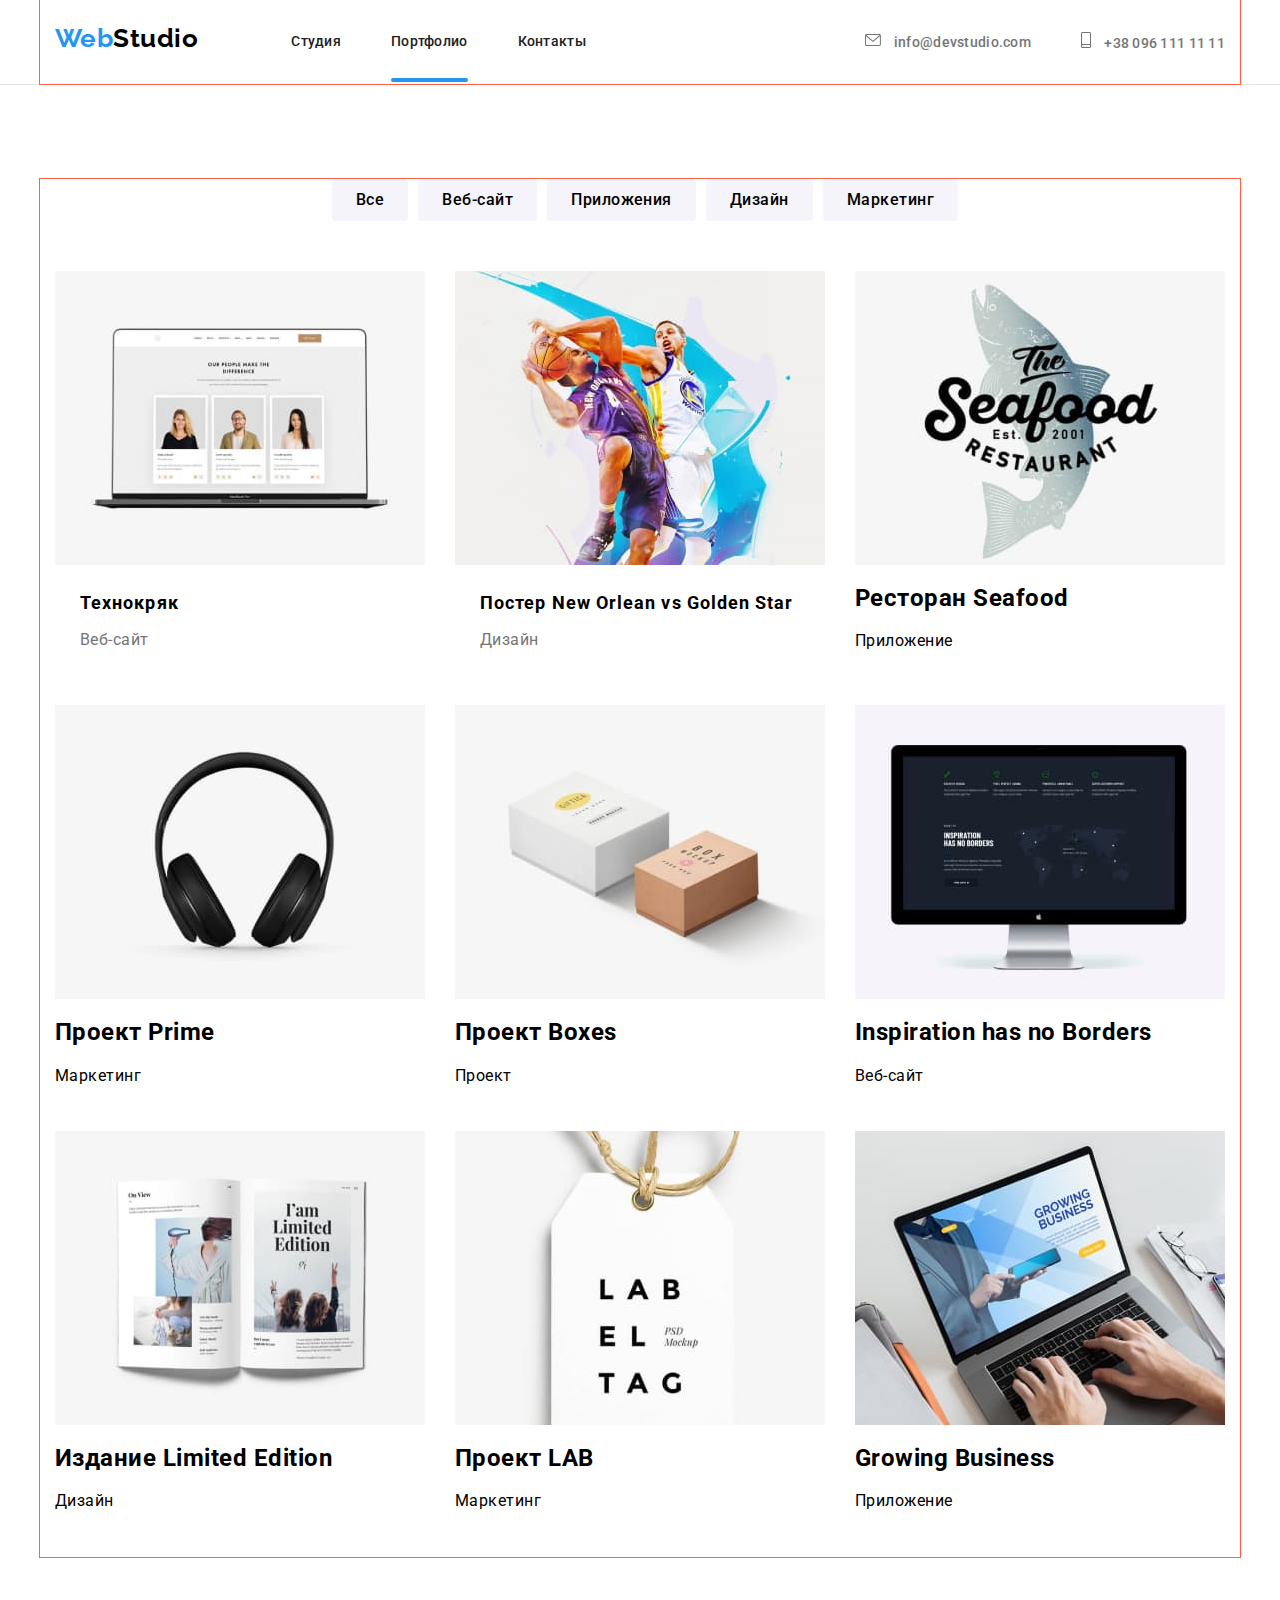
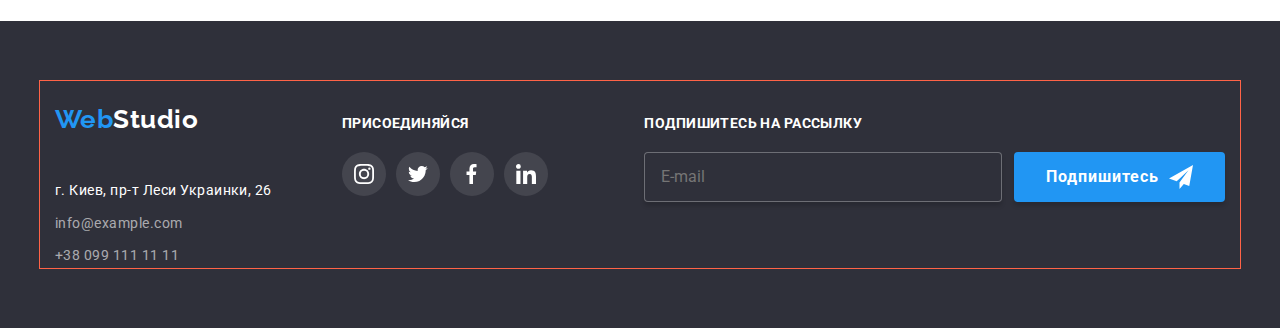
==== commit f7ce12cd: "bem and sass in portfolio" ====
--- a/portfolio.html
+++ b/portfolio.html
@@ -4,196 +4,260 @@
     <meta charset="UTF-8" />
     <meta http-equiv="X-UA-Compatible" content="IE=edge" />
     <meta name="viewport" content="width=device-width, initial-scale=1.0" />
-    <link rel="stylesheet" href="https://fonts.googleapis.com/css2?family=Raleway:wght@700&family=Roboto:wght@400;500;700;900&display=swap"
-    rel="stylesheet">
-    <link rel="stylesheet" href="https://cdnjs.cloudflare.com/ajax/libs/modern-normalize/1.1.0/modern-normalize.min.css">
+    <link
+      rel="stylesheet"
+      href="https://fonts.googleapis.com/css2?family=Raleway:wght@700&family=Roboto:wght@400;500;700;900&display=swap"
+      rel="stylesheet"
+    />
+    <link
+      rel="stylesheet"
+      href="https://cdnjs.cloudflare.com/ajax/libs/modern-normalize/1.1.0/modern-normalize.min.css"
+    />
     <!-- <link rel="stylesheet" href="./css/style.css"> -->
-    <link rel="stylesheet" href="./css/main.min.css">
+    <link rel="stylesheet" href="./css/main.min.css" />
     <title>Markup-HW-07</title>
   </head>
   <body>
     <header class="header">
-      <div class="container header__menu">
-      <nav class="nav">
-        <a class="link logo" href="/">Web<span class="logo__accient">Studio</span></a>
-        <ul class="header__nav">
-          <li class="menu__item"><a class="link menu__link" href="./index.html">Студия</a></li>
-          <li class="menu__item"><a class="link menu__link menu__link--current" href="./portfolio.html">Портфолио</a></li>
-          <li class="menu__item"><a class="link menu__link" href="">Контакты</a></li>
+      <div class="container header__wrap">
+        <nav class="header__nav">
+          <a class="link logo" href="/">Web<span class="logo__accient">Studio</span></a>
+          <ul class="menu header__menu">
+            <li class="menu__item"><a class="link menu__link" href="./index.html">Студия</a></li>
+            <li class="menu__item">
+              <a class="link menu__link menu__link--current" href="./portfolio.html">Портфолио</a>
+            </li>
+            <li class="menu__item"><a class="link menu__link" href="">Контакты</a></li>
+          </ul>
+        </nav>
+        <ul class="contact header__contact">
+          <li class="contact__item">
+            <a class="link contact__link" href="emailto:info@devstudio.com">
+              <svg class="contact__icon" width="16" height="14">
+                <use href="./images/svg-sprite.svg#icon-envelope"></use>
+              </svg>
+              info@devstudio.com
+            </a>
+          </li>
+          <li class="contact__item">
+            <a class="link contact__link" href="tel:+380961111111">
+              <svg class="contact__icon" width="10" height="16">
+                <use href="./images/svg-sprite.svg#icon-smartphone"></use>
+              </svg>
+              +38 096 111 11 11</a
+            >
+          </li>
         </ul>
-      </nav>
-      <ul class="menu-contact">
-        <li class="menu-contact__item">
-          <a class=" link menu-contact__link" href="emailto:info@devstudio.com">
-            <svg class="menu-contact__icon" width="16" height="14">
-              <use href="./images/svg-sprite.svg#icon-envelope"></use>
-            </svg>
-            info@devstudio.com
-          </a>
-        </li>
-        <li class="menu-contact__item">
-          <a class=" link menu-contact__link" href="tel:+380961111111">
-            <svg class="menu-contact__icon" width="10" height="16">
-              <use href="./images/svg-sprite.svg#icon-smartphone"></use>
-            </svg>
-            +38 096 111 11 11</a>
-        </li>
-      </ul>
       </div>
     </header>
-<main>
-    <section class="portfolio">
-      <div class="container">
-      <h1 class="portfolio__title visually-hidden">Наши работы</h1>
-      <ul class="portfolio-menu-list">
-        <li class="menu-list__item"><button class="portfolio-menu-list__button" type="button">Все</button></li>
-        <li class="menu-list__item"><button class="portfolio-menu-list__button" type="button">Веб-сайт</button></li>
-        <li class="menu-list__item"><button class="portfolio-menu-list__button" type="button">Приложения</button></li>
-        <li class="menu-list__item"><button class="portfolio-menu-list__button" type="button">Дизайн</button></li>
-        <li class="menu-list__item"><button class="portfolio-menu-list__button" type="button">Маркетинг</button></li>
-      </ul>
-      <ul class="list-works">
-        <li class="list-works__item">
-          <a class="list-works__link" href="">
-            <div class="list-works__thumb">
-              <img src="./images/technokryk.jpg" alt=" Веб-сайт Технокряк" width="370" />
-              <div class="overlay">
-                <p class="overlay__description">Ресурс предлагает комплексные предложения с разным уровнем функционала и сервисов. Все это позволит посетителю получить исчерпывающие сведения о компании или частном лице.</p>
-              </div>
-            </div>
-          
-          <div class="list-works__description">
-            <h2 class="list-works__title">Технокряк</h2>
-          <p class="list-works__text">Веб-сайт</p>
-          </div>
-          
-          
-        </a>
-        </li>
-        <li>
-          <a class="link" href="">
-            <img src="./images/new-orlean.jpg" alt="Постер New Orlean vs Golden Star" width="370"
-          /></a>
-          <h2 class="list-example-title">Постер New Orlean vs Golden Star</h2>
-          <p class="list-example-text">Дизайн</p>
-        </li>
-        <li>
-          <a class="link" href=""
-            ><img src="./images/restoraunt-seafood.jpg" alt="Ресторан Seafood" width="370"
-          /></a>
-          <h2 class="list-example-title">Ресторан Seafood</h2>
-          <p class="list-example-text">Приложение</p>
-        </li>
-        <li>
-          <a class="link" href=""
-            ><img src="./images/prime.jpg" alt="Проект Prime" width="370"
-          /></a>
-          <h2 class="list-example-title">Проект Prime</h2>
-          <p class="list-example-text">Маркетинг</p>
-        </li>
-        <li>
-          <a class="link" href=""
-            ><img src="./images/boxes.jpg" alt="Проект Boxes" width="370"
-          /></a>
-          <h2 class="list-example-title">Проект Boxes</h2>
-          <p class="list-example-text">Проект</p>
-        </li>
-        <li>
-          <a class="link" href="">
-            <img
-              src="./images/inspiration.jpg"
-              alt="Веб-сайт Inspiration has no Borders"
-              width="370"
-          /></a>
-          <h2 class="list-example-title">Inspiration has no Borders</h2>
-          <p class="list-example-text">Веб-сайт</p>
-        </li>
-        <li>
-          <a class="link" href=""
-            ><img src="./images/limited-edition.jpg" alt="Издание Limited Edition" width="370"
-          /></a>
-          <h2 class="list-example-title">Издание Limited Edition</h2>
-          <p class="list-example-text">Дизайн</p>
-        </li>
-        <li>
-          <a class="link" href=""><img src="./images/lab.jpg" alt="Проект LAB" width="370" /></a>
-          <h2 class="list-example-title">Проект LAB</h2>
-          <p class="list-example-text">Маркетинг</p>
-        </li>
-        <li>
-          <a class="link" href=""
-            ><img
-              src="./images/growing-business.jpg"
-              alt="Приложение Growing Business"
-              width="370"
-          /></a>
-          <h2 class="list-example-title">Growing Business</h2>
-          <p class="list-example-text">Приложение</p>
-        </li>
-      </ul>
-    </div>
-    </section>
-</main>
-<footer class="footer">
-  <div class="container footer-flex">
-    <div>
-      <a class=" link logo" href="/">Web<span class="logo__accient logo__accient--color">Studio</span></a>
-  <address>
-    <ul class="footer-contact">
-      <li class="footer-contact__item"><a class="footer-contact__link footer-contact__link--white" href="">г. Киев, пр-т Леси Украинки, 26</a></li>
-      <li class="footer-contact__item"><a class="footer-contact__link" href="mailto:info@example.com">info@example.com</a></li>
-      <li class="footer-contact__item"><a class="footer-contact__link" href="tel:+380991111111">+38 099 111 11 11</a></li>
-    </ul>
-  </address>
-    </div>
-  <div class="footer-socials-container">
-    <p class="footer-title">Присоединяйся</p>
-  <ul class="social-list">
-    <li class="social-list__item ">
-      <a href="" class="social-list__link social-list__link--bgc">
-        <svg class="social-list__icon social-list__icon--fill">
-          <use href="./images/svg-sprite.svg#icon-instagram"></use>
-        </svg>
-      </a>
-    </li>
-    <li class="social-list__item">
-      <a href="" class="social-list__link social-list__link--bgc">
-        <svg class="social-list__icon social-list__icon--fill">
-          <use href="./images/svg-sprite.svg#icon-twitter"></use>
-        </svg>
-      </a>
-    </li>
-    <li class="social-list__item">
-      <a href="" class="social-list__link social-list__link--bgc">
-        <svg class="social-list__icon social-list__icon--fill">
-          <use href="./images/svg-sprite.svg#icon-facebook"></use>
-        </svg>
-      </a>
-    </li>
-    <li class="social-list__item">
-      <a href="" class="social-list__link social-list__link--bgc">
-        <svg class="social-list__icon social-list__icon--fill">
-          <use href="./images/svg-sprite.svg#icon-linkedin"></use>
-        </svg>
-      </a>
-      
-    </li>
-  </ul>
-  </div>
-  <div class="footer-form">
-    <p class="footer-title">Подпишитесь на рассылку</p>
-    <form class="form-wrap">
-      <label class="footer-form__label" for="">
-        <input class="footer-form__input" type="email" placeholder="E-mail">
-      </label> 
-      <button class="form-button" type="submit">Подпишитесь
-        <svg class="form-button__icon">
-          <use href="./images/svg-sprite.svg#icon-send"></use>
-        </svg>
-      </button>
-    </form>
-  </div>
-  </div>
-</footer>
+    <main>
+      <section class="portfolio">
+        <div class="container">
+          <h1 class="portfolio__title visually-hidden">Наши работы</h1>
+          <ul class="menu-list portfolio__menu-list">
+            <li class="menu-list__item">
+              <button class="menu-list__button" type="button">Все</button>
+            </li>
+            <li class="menu-list__item">
+              <button class="menu-list__button" type="button">Веб-сайт</button>
+            </li>
+            <li class="menu-list__item">
+              <button class="menu-list__button" type="button">Приложения</button>
+            </li>
+            <li class="menu-list__item">
+              <button class="menu-list__button" type="button">Дизайн</button>
+            </li>
+            <li class="menu-list__item">
+              <button class="menu-list__button" type="button">Маркетинг</button>
+            </li>
+          </ul>
+          <ul class="list-works">
+            <li class="list-works__item">
+              <a class="link list-works__link" href="">
+                <div class="list-works__thumb">
+                  <img src="./images/technokryk.jpg" alt=" Веб-сайт Технокряк" width="370" />
+                  <div class="overlay">
+                    <p class="overlay__text">
+                      Ресурс предлагает комплексные предложения с разным уровнем функционала и
+                      сервисов. Все это позволит посетителю получить исчерпывающие сведения о
+                      компании или частном лице.
+                    </p>
+                  </div>
+                </div>
 
-  </body>+                <div class="list-works__description">
+                  <h2 class="list-works__title">Технокряк</h2>
+                  <p class="list-works__text">Веб-сайт</p>
+                </div>
+              </a>
+            </li>
+            <li class="list-works__item">
+              <a class="link list-works__link" href="">
+                <div class="list-works__thumb">
+                  <img
+                    src="./images/new-orlean.jpg"
+                    alt="Постер New Orlean vs Golden Star"
+                    width="370"
+                  />
+                  <div class="overlay">
+                    <p class="overlay__text">
+                      Ресурс предлагает комплексные предложения с разным уровнем функционала и
+                      сервисов. Все это позволит посетителю получить исчерпывающие сведения о
+                      компании или частном лице.
+                    </p>
+                  </div>
+                </div>
+
+                <div class="list-works__description">
+                  <h2 class="list-works__title">Постер New Orlean vs Golden Star</h2>
+                  <p class="list-works__text">Дизайн</p>
+                </div>
+              </a>
+            </li>
+            <li class="list-works__item">
+              <a class="link list-works__link" href=""
+                ><img src="./images/restoraunt-seafood.jpg" alt="Ресторан Seafood" width="370" />
+                <div class="list-works__thumb"></div>
+                <h2 class="list-example-title">Ресторан Seafood</h2>
+                <p class="list-example-text">Приложение</p>
+              </a>
+            </li>
+            <li class="list-works__item">
+              <a class="link list-works__link" href=""
+                ><img src="./images/prime.jpg" alt="Проект Prime" width="370" />
+                <div class="list-works__thumb"></div>
+                <h2 class="list-example-title">Проект Prime</h2>
+                <p class="list-example-text">Маркетинг</p>
+              </a>
+            </li>
+            <li class="list-works__item">
+              <a class="link list-works__link" href=""
+                ><img src="./images/boxes.jpg" alt="Проект Boxes" width="370" />
+                <div class="list-works__thumb"></div>
+                <h2 class="list-example-title">Проект Boxes</h2>
+                <p class="list-example-text">Проект</p>
+              </a>
+            </li>
+            <li class="list-works__item">
+              <a class="link list-works__link" href="">
+                <img
+                  src="./images/inspiration.jpg"
+                  alt="Веб-сайт Inspiration has no Borders"
+                  width="370"
+                />
+                <div class="list-works__thumb"></div>
+                <h2 class="list-example-title">Inspiration has no Borders</h2>
+                <p class="list-example-text">Веб-сайт</p>
+              </a>
+            </li>
+            <li class="list-works__item">
+              <a class="link list-works__link" href=""
+                ><img
+                  src="./images/limited-edition.jpg"
+                  alt="Издание Limited Edition"
+                  width="370"
+                />
+                <div class="list-works__thumb"></div>
+                <h2 class="list-example-title">Издание Limited Edition</h2>
+                <p class="list-example-text">Дизайн</p>
+              </a>
+            </li>
+            <li class="list-works__item">
+              <a class="link list-works__link" href=""
+                ><img src="./images/lab.jpg" alt="Проект LAB" width="370" />
+                <div class="list-works__thumb">
+                  <h2 class="list-example-title">Проект LAB</h2>
+                  <p class="list-example-text">Маркетинг</p>
+                </div>
+              </a>
+            </li>
+            <li class="list-works__item">
+              <a class="link list-works__link" href=""
+                ><img
+                  src="./images/growing-business.jpg"
+                  alt="Приложение Growing Business"
+                  width="370"
+                />
+                <div class="list-works__thumb">
+                  <h2 class="list-example-title">Growing Business</h2>
+                  <p class="list-example-text">Приложение</p>
+                </div>
+              </a>
+            </li>
+          </ul>
+        </div>
+      </section>
+    </main>
+    <footer class="footer">
+      <div class="container footer-flex">
+        <div>
+          <a class="link logo" href="/"
+            >Web<span class="logo__accient logo__accient--color">Studio</span></a
+          >
+          <address>
+            <ul class="footer-contact">
+              <li class="footer-contact__item">
+                <a class="footer-contact__link footer-contact__link--white" href=""
+                  >г. Киев, пр-т Леси Украинки, 26</a
+                >
+              </li>
+              <li class="footer-contact__item">
+                <a class="footer-contact__link" href="mailto:info@example.com">info@example.com</a>
+              </li>
+              <li class="footer-contact__item">
+                <a class="footer-contact__link" href="tel:+380991111111">+38 099 111 11 11</a>
+              </li>
+            </ul>
+          </address>
+        </div>
+        <div class="footer-socials-container">
+          <p class="footer-title">Присоединяйся</p>
+          <ul class="social-list">
+            <li class="social-list__item">
+              <a href="" class="social-list__link social-list__link--bgc">
+                <svg class="social-list__icon social-list__icon--fill">
+                  <use href="./images/svg-sprite.svg#icon-instagram"></use>
+                </svg>
+              </a>
+            </li>
+            <li class="social-list__item">
+              <a href="" class="social-list__link social-list__link--bgc">
+                <svg class="social-list__icon social-list__icon--fill">
+                  <use href="./images/svg-sprite.svg#icon-twitter"></use>
+                </svg>
+              </a>
+            </li>
+            <li class="social-list__item">
+              <a href="" class="social-list__link social-list__link--bgc">
+                <svg class="social-list__icon social-list__icon--fill">
+                  <use href="./images/svg-sprite.svg#icon-facebook"></use>
+                </svg>
+              </a>
+            </li>
+            <li class="social-list__item">
+              <a href="" class="social-list__link social-list__link--bgc">
+                <svg class="social-list__icon social-list__icon--fill">
+                  <use href="./images/svg-sprite.svg#icon-linkedin"></use>
+                </svg>
+              </a>
+            </li>
+          </ul>
+        </div>
+        <div class="footer-form">
+          <p class="footer-title">Подпишитесь на рассылку</p>
+          <form class="form-wrap">
+            <label class="footer-form__label" for="">
+              <input class="footer-form__input" type="email" placeholder="E-mail" />
+            </label>
+            <button class="form-button" type="submit">
+              Подпишитесь
+              <svg class="form-button__icon">
+                <use href="./images/svg-sprite.svg#icon-send"></use>
+              </svg>
+            </button>
+          </form>
+        </div>
+      </div>
+    </footer>
+  </body>
+</html>
--- a/css/main.min.css
+++ b/css/main.min.css
@@ -1 +1 @@
-ul{margin:0;padding:0;list-style:none}img{display:block}.link{text-decoration:none}.visually-hidden{position:absolute;white-space:nowrap;width:1px;height:1px;overflow:hidden;border:0;padding:0;clip:rect(0 0 0 0);-webkit-clip-path:inset(50%);clip-path:inset(50%);margin:-1px}:root{--primiry-text-color: #757575;--title-text-color: #212121;--main-font-family: roboto, sans-serif;--link-hover-color: #2196F3;--hero-title-color: #ffffff;--hero-bgc-color: #757575}.menu-list__button,.form-button,.hero-button{padding:6px 22px;font-family:inherit;font-size:16px;font-weight:500;border-radius:4px;border-color:rgba(0,0,0,0);-webkit-box-align:center;-ms-flex-align:center;align-items:center;line-height:1.63;letter-spacing:.03em;text-align:center;cursor:pointer;background-color:#2196f3;-webkit-transition:color 250ms cubic-bezier(0.4, 0, 0.2, 1),background-color 250ms cubic-bezier(0.4, 0, 0.2, 1),-webkit-box-shadow 250ms cubic-bezier(0.4, 0, 0.2, 1);transition:color 250ms cubic-bezier(0.4, 0, 0.2, 1),background-color 250ms cubic-bezier(0.4, 0, 0.2, 1),-webkit-box-shadow 250ms cubic-bezier(0.4, 0, 0.2, 1);transition:color 250ms cubic-bezier(0.4, 0, 0.2, 1),background-color 250ms cubic-bezier(0.4, 0, 0.2, 1),box-shadow 250ms cubic-bezier(0.4, 0, 0.2, 1);transition:color 250ms cubic-bezier(0.4, 0, 0.2, 1),background-color 250ms cubic-bezier(0.4, 0, 0.2, 1),box-shadow 250ms cubic-bezier(0.4, 0, 0.2, 1),-webkit-box-shadow 250ms cubic-bezier(0.4, 0, 0.2, 1)}.container{width:1200px;margin-right:auto;margin-left:auto;padding-left:15px;padding-right:15px;outline:1px solid tomato}.header{border-bottom:1px solid #e5e5e5}.header__menu{display:-webkit-box;display:-ms-flexbox;display:flex;-webkit-box-align:center;-ms-flex-align:center;align-items:center}.header__nav{display:-webkit-box;display:-ms-flexbox;display:flex}.logo{display:block;padding:24px 0;font-family:"Raleway",sans-serif;font-weight:700;font-size:26px;line-height:1.15;color:#2196f3}.logo__accient{color:#000}.logo__accient--color{color:#fff}.menu{display:-webkit-box;display:-ms-flexbox;display:flex;-webkit-box-align:center;-ms-flex-align:center;align-items:center}.nav{display:-webkit-box;display:-ms-flexbox;display:flex}.menu-nav{display:-webkit-box;display:-ms-flexbox;display:flex;-webkit-box-align:center;-ms-flex-align:center;align-items:center;margin-left:93px}.menu-nav__item{position:relative;margin-right:50px;padding:32px 0;font-weight:500;font-size:14px;line-height:1.14;letter-spacing:.02em;color:#212121}.menu-nav__item:last-child{margin-right:0}.menu-nav__link{color:inherit;padding:32px 0;color:#212121;-webkit-transition:color 250ms cubic-bezier(0.4, 0, 0.2, 1);transition:color 250ms cubic-bezier(0.4, 0, 0.2, 1)}.menu-nav__link:hover{color:var(--link-hover-color)}.menu-nav__link--current::after{position:absolute;display:block;bottom:0;content:"";width:100%;height:4px;border-radius:2px;background-color:#2196f3}.menu-contact{display:-webkit-box;display:-ms-flexbox;display:flex;-webkit-box-align:center;-ms-flex-align:center;align-items:center;margin-left:auto}.menu-contact__item{position:relative;margin-right:50px;padding:32px 0;font-weight:500;font-size:14px;line-height:1.14;letter-spacing:.02em;color:#212121}.menu-contact__item:last-child{margin-right:0}.menu-contact__icon{-webkit-box-align:baseline;-ms-flex-align:baseline;align-items:baseline;margin-right:10px;fill:currentColor}.menu-contact__link{color:#757575;padding:32px 0;-webkit-transition:color 250ms cubic-bezier(0.4, 0, 0.2, 1);transition:color 250ms cubic-bezier(0.4, 0, 0.2, 1)}.menu-contact__link:hover{color:var(--link-hover-color)}.hero-section{margin-right:auto;margin-left:auto;padding-top:200px;padding-bottom:200px;width:1600px;height:600px;text-align:center;background:var(--hero-bgc-color);background-repeat:no-repeat;background-size:cover;background-image:-webkit-gradient(linear, left top, right top, from(rgba(47, 48, 58, 0.4)), to(rgba(47, 48, 58, 0.4))),url(../images/bg-main.jpg);background-image:linear-gradient(to right, rgba(47, 48, 58, 0.4), rgba(47, 48, 58, 0.4)),url(../images/bg-main.jpg)}.hero-title{margin-top:0;text-align:center;margin-bottom:30px;font-size:44px;font-weight:900;line-height:1.36;letter-spacing:.06em;color:var(--hero-title-color)}.hero-button{padding:10px 32px;font-weight:700;line-height:1.88;border-radius:4px;min-width:200px;border:0px;letter-spacing:.06em;color:#fff;-webkit-box-shadow:0px 4px 4px rgba(0,0,0,.15);box-shadow:0px 4px 4px rgba(0,0,0,.15)}.hero-button:hover{background-color:#188ce8;-webkit-box-shadow:0px 3px 1px rgba(0,0,0,.1),0px 1px 2px rgba(0,0,0,.08),0px 2px 2px rgba(0,0,0,.12);box-shadow:0px 3px 1px rgba(0,0,0,.1),0px 1px 2px rgba(0,0,0,.08),0px 2px 2px rgba(0,0,0,.12)}.section-title{margin-top:0;margin-bottom:50px;font-size:36px;font-weight:700;line-height:1.17;text-align:center;color:var(--title-text-color)}.demand{padding-top:94px;padding-bottom:94px}.demand-list{display:-webkit-box;display:-ms-flexbox;display:flex}.demand-list__item{width:270px;margin-right:30px}.demand-list__item:last-child{margin-right:0}.demand-list__inner{display:-webkit-box;display:-ms-flexbox;display:flex;width:270px;height:120px;-webkit-box-pack:center;-ms-flex-pack:center;justify-content:center;-webkit-box-align:center;-ms-flex-align:center;align-items:center;background-color:#f5f4fa}.demand-list__icon{width:65px;height:70px}.demand-list__title{margin-top:30px;margin-bottom:10px;font-size:14px;font-weight:700;line-height:1.14;text-transform:uppercase;text-align:left;color:var(--title-text-color)}.demand-list__description{margin:0;font-size:14px;font-weight:400;line-height:1.71;text-align:left}.specialization-list{display:-webkit-box;display:-ms-flexbox;display:flex}.specialization-list__item{position:relative;margin-right:30px}.specialization-list__item:last-child{margin-right:0}.specialization-list__description{position:absolute;bottom:0;left:0;display:-webkit-box;display:-ms-flexbox;display:flex;-webkit-box-pack:center;-ms-flex-pack:center;justify-content:center;-webkit-box-align:center;-ms-flex-align:center;align-items:center;text-transform:uppercase;margin:0;width:370px;height:70px;font-size:14px;font-weight:700;line-height:1.14;color:#fff;background-color:rgba(47,48,58,.8)}.team{padding-top:94px;padding-bottom:94px;background-color:#f5f4fa}.team-list{display:-webkit-box;display:-ms-flexbox;display:flex;width:270px;text-align:center}.team-list__item{padding-bottom:30px;margin-right:30px;border-bottom-left-radius:4px;border-bottom-right-radius:4px;background-color:#fff;-webkit-box-shadow:0px 1px 3px rgba(0,0,0,.12),0px 1px 1px rgba(0,0,0,.14),0px 2px 1px rgba(0,0,0,.2);box-shadow:0px 1px 3px rgba(0,0,0,.12),0px 1px 1px rgba(0,0,0,.14),0px 2px 1px rgba(0,0,0,.2);border-radius:0px 0px 4px 4px}.team-list__title{margin-top:30px;margin-bottom:10px;font-size:16px;font-weight:500;line-height:1.19;color:var(--title-text-color)}.team-list__description{margin-top:0;display:block;margin-bottom:16px;font-size:16px;line-height:19px}.social-list{display:-webkit-box;display:-ms-flexbox;display:flex;-webkit-box-pack:center;-ms-flex-pack:center;justify-content:center}.social-list__item{margin-right:10px}.social-list__item:last-child{margin-right:0}.social-list__link{display:-webkit-box;display:-ms-flexbox;display:flex;-webkit-box-align:center;-ms-flex-align:center;align-items:center;-webkit-box-pack:center;-ms-flex-pack:center;justify-content:center;width:44px;height:44px;border-radius:50%;color:#afb1b8;-webkit-transition:background-color 250ms cubic-bezier(0.4, 0, 0.2, 1);transition:background-color 250ms cubic-bezier(0.4, 0, 0.2, 1)}.social-list{display:-webkit-box;display:-ms-flexbox;display:flex;-webkit-box-pack:center;-ms-flex-pack:center;justify-content:center}.social-list__item{margin-right:10px}.social-list__item:last-child{margin-right:0}.social-list__link{display:-webkit-box;display:-ms-flexbox;display:flex;-webkit-box-align:center;-ms-flex-align:center;align-items:center;-webkit-box-pack:center;-ms-flex-pack:center;justify-content:center;width:44px;height:44px;border-radius:50%;color:#afb1b8;-webkit-transition:background-color 250ms cubic-bezier(0.4, 0, 0.2, 1);transition:background-color 250ms cubic-bezier(0.4, 0, 0.2, 1)}.social-list__link:hover,.social-list__link:focus{background-color:var(--link-hover-color)}.social-list__icon{width:20px;height:20px;fill:currentColor;-webkit-transition:fill 250ms cubic-bezier(0.4, 0, 0.2, 1);transition:fill 250ms cubic-bezier(0.4, 0, 0.2, 1)}.social-list__link:hover .social-list__icon,.social-list__link:focus .social-list__icon{fill:#fff}.social-list__link--bgc{background-color:rgba(255,255,255,.1);-webkit-transition:background-color 250ms cubic-bezier(0.4, 0, 0.2, 1);transition:background-color 250ms cubic-bezier(0.4, 0, 0.2, 1)}.social-list__link--bgc:hover{background-color:var(--link-hover-color)}.social-list__icon--fill{fill:#fff}.clients{padding-top:94px;padding-bottom:94px}.client-list{display:-webkit-box;display:-ms-flexbox;display:flex}.client-list__item{margin-right:30px}.client-list__item:last-child{margin-right:0}.client-list__link{display:-webkit-box;display:-ms-flexbox;display:flex;-webkit-box-pack:center;-ms-flex-pack:center;justify-content:center;-webkit-box-align:center;-ms-flex-align:center;align-items:center;width:170px;height:92px;border-radius:4px;border:1px solid #afb1b8;-webkit-box-shadow:0px 4px 4px 0px rgba(0,0,0,.2509803922);box-shadow:0px 4px 4px 0px rgba(0,0,0,.2509803922);-webkit-transition:border 250ms cubic-bezier(0.4, 0, 0.2, 1);transition:border 250ms cubic-bezier(0.4, 0, 0.2, 1)}.client-list__link:hover,.client-list__link:focus{border:1px solid var(--link-hover-color)}.client-list__icon{fill:#afb1b8;-webkit-transition:fill 250ms cubic-bezier(0.4, 0, 0.2, 1);transition:fill 250ms cubic-bezier(0.4, 0, 0.2, 1)}.client-list__link:hover .client-list__icon,.client-list__link:focus .client-list__icon{fill:var(--link-hover-color)}.footer{padding-top:60px;padding-bottom:60px;background-color:#2f303a}.logo__accient--color{color:#fff}.footer-contact{margin-top:20px}.footer-flex{display:-webkit-box;display:-ms-flexbox;display:flex;-webkit-box-align:baseline;-ms-flex-align:baseline;align-items:baseline}.footer-contact__item{margin-bottom:9px}.footer-contact__link{font-size:14px;line-height:1.71;font-style:normal;text-decoration:none;color:rgba(255,255,255,.6);-webkit-transition:color 250ms cubic-bezier(0.4, 0, 0.2, 1);transition:color 250ms cubic-bezier(0.4, 0, 0.2, 1)}.footer-contact__link:hover{color:var(--link-hover-color)}.footer-contact__link--white{color:#fff}.footer-contact__item:last-child{margin-bottom:0}.footer-socials-container{margin-left:70px;padding-top:12px}.footer-title{margin-top:0;margin-bottom:20px;font-size:14px;font-weight:700;line-height:1.14;letter-spacing:.03em;text-transform:uppercase;color:#fff}.footer-form{padding-top:12px;margin-left:auto}.form-wrap{display:-webkit-box;display:-ms-flexbox;display:flex}.footer-form__input{display:-webkit-box;display:-ms-flexbox;display:flex;width:358px;height:50px;padding:16px;border-radius:4px;color:#fff;background-color:#2f303a;border:1px solid rgba(255,255,255,.3);-webkit-box-shadow:0px 4px 4px rgba(0,0,0,.15);box-shadow:0px 4px 4px rgba(0,0,0,.15)}.form-button{display:-webkit-box;display:-ms-flexbox;display:flex;-webkit-box-align:center;-ms-flex-align:center;align-items:center;padding:10px 32px;margin-left:12px;font-weight:700;line-height:1.88;border-radius:4px;min-width:200px;border:0px;letter-spacing:.06em;color:#fff;-webkit-box-shadow:0px 4px 4px rgba(0,0,0,.15);box-shadow:0px 4px 4px rgba(0,0,0,.15)}.form-button:hover{background-color:#188ce8;-webkit-box-shadow:0px 3px 1px rgba(0,0,0,.1),0px 1px 2px rgba(0,0,0,.08),0px 2px 2px rgba(0,0,0,.12);box-shadow:0px 3px 1px rgba(0,0,0,.1),0px 1px 2px rgba(0,0,0,.08),0px 2px 2px rgba(0,0,0,.12)}.form-button__icon{width:24px;height:24px;margin-left:10px}.backdrop{position:fixed;top:0;left:0;width:100%;height:100%;background-color:rgba(255,99,71,.5);-webkit-transition:opacity 2150ms cubic-bezier(0.4, 0, 0.2, 1);transition:opacity 2150ms cubic-bezier(0.4, 0, 0.2, 1)}.modal{position:relative;top:50%;left:50%;width:528px;height:581px;border-radius:4px;-webkit-transform:translate(-50%, -50%);transform:translate(-50%, -50%);background-color:#fff;-webkit-transition:-webkit-transform 2150ms cubic-bezier(0.4, 0, 0.2, 1);transition:-webkit-transform 2150ms cubic-bezier(0.4, 0, 0.2, 1);transition:transform 2150ms cubic-bezier(0.4, 0, 0.2, 1);transition:transform 2150ms cubic-bezier(0.4, 0, 0.2, 1), -webkit-transform 2150ms cubic-bezier(0.4, 0, 0.2, 1);-webkit-transform:translate(-50%, -50%) scale(1);transform:translate(-50%, -50%) scale(1)}.is-hidden .modal{-webkit-transition:-webkit-transform 2150ms cubic-bezier(0.4, 0, 0.2, 1);transition:-webkit-transform 2150ms cubic-bezier(0.4, 0, 0.2, 1);transition:transform 2150ms cubic-bezier(0.4, 0, 0.2, 1);transition:transform 2150ms cubic-bezier(0.4, 0, 0.2, 1), -webkit-transform 2150ms cubic-bezier(0.4, 0, 0.2, 1);-webkit-transform:translate(-50%, -50%) scale(0.7);transform:translate(-50%, -50%) scale(0.7)}.modal-button{position:absolute;top:8px;right:8px;width:30px;height:30px;display:-webkit-box;display:-ms-flexbox;display:flex;-webkit-box-align:center;-ms-flex-align:center;align-items:center;-webkit-box-pack:center;-ms-flex-pack:center;justify-content:center;cursor:pointer;border-radius:50%;border-color:rgba(0,0,0,.1);background-color:#fff}.is-hidden{opacity:0;pointer-events:none}.modal-button__icon{width:8px;height:8px;-webkit-transition:fill 250ms cubic-bezier(0.4, 0, 0.2, 1);transition:fill 250ms cubic-bezier(0.4, 0, 0.2, 1)}.modal-button:hover .modal-button__icon{fill:var(--link-hover-color)}.portfolio{padding-top:94px;padding-bottom:94px}.menu-list{display:-webkit-box;display:-ms-flexbox;display:flex;-webkit-box-pack:center;-ms-flex-pack:center;justify-content:center;margin-bottom:50px}.menu-list__item{margin-left:10px}.menu-list__item:last-child{margin-right:0}.menu-list__button{background-color:#f5f4fa;-webkit-transition:background-color 250ms cubic-bezier(0.4, 0, 0.2, 1),color 250ms cubic-bezier(0.4, 0, 0.2, 1);transition:background-color 250ms cubic-bezier(0.4, 0, 0.2, 1),color 250ms cubic-bezier(0.4, 0, 0.2, 1)}.menu-list__button:hover{background-color:var(--link-hover-color);color:#fff}.list-works{display:-webkit-box;display:-ms-flexbox;display:flex;-ms-flex-wrap:wrap;flex-wrap:wrap}.list-works__thumb{position:relative}.list-works__overlay{position:absolute;bottom:-100%;left:0;width:358px;height:294px;padding:63px 24px;background-color:rgba(33,150,243,.9)}/*# sourceMappingURL=main.min.css.map */+ul{margin:0;padding:0;list-style:none}img{display:block}body{font-family:var(--main-font-family);letter-spacing:.03em}.link{text-decoration:none;color:inherit}.visually-hidden{position:absolute;white-space:nowrap;width:1px;height:1px;overflow:hidden;border:0;padding:0;clip:rect(0 0 0 0);-webkit-clip-path:inset(50%);clip-path:inset(50%);margin:-1px}:root{--primiry-text-color: #757575;--title-text-color: #212121;--main-font-family: roboto, sans-serif;--link-hover-color: #2196F3;--hero-title-color: #ffffff;--hero-bgc-color: #757575}.menu-list__button,.form-button,.hero-button{padding:6px 22px;font-family:inherit;font-size:16px;font-weight:500;border-radius:4px;border-color:rgba(0,0,0,0);-webkit-box-align:center;-ms-flex-align:center;align-items:center;line-height:1.63;letter-spacing:.03em;text-align:center;cursor:pointer;background-color:#2196f3;-webkit-transition:color 250ms cubic-bezier(0.4, 0, 0.2, 1),background-color 250ms cubic-bezier(0.4, 0, 0.2, 1),-webkit-box-shadow 250ms cubic-bezier(0.4, 0, 0.2, 1);transition:color 250ms cubic-bezier(0.4, 0, 0.2, 1),background-color 250ms cubic-bezier(0.4, 0, 0.2, 1),-webkit-box-shadow 250ms cubic-bezier(0.4, 0, 0.2, 1);transition:color 250ms cubic-bezier(0.4, 0, 0.2, 1),background-color 250ms cubic-bezier(0.4, 0, 0.2, 1),box-shadow 250ms cubic-bezier(0.4, 0, 0.2, 1);transition:color 250ms cubic-bezier(0.4, 0, 0.2, 1),background-color 250ms cubic-bezier(0.4, 0, 0.2, 1),box-shadow 250ms cubic-bezier(0.4, 0, 0.2, 1),-webkit-box-shadow 250ms cubic-bezier(0.4, 0, 0.2, 1)}.container{width:1200px;margin-right:auto;margin-left:auto;padding-left:15px;padding-right:15px;outline:1px solid tomato}.header{border-bottom:1px solid #e5e5e5}.header__wrap{display:-webkit-box;display:-ms-flexbox;display:flex}.header__nav{display:-webkit-box;display:-ms-flexbox;display:flex}.header__menu{display:-webkit-box;display:-ms-flexbox;display:flex;-webkit-box-align:center;-ms-flex-align:center;align-items:center;margin-left:93px}.logo{display:block;padding:24px 0;font-family:"Raleway",sans-serif;font-weight:700;font-size:26px;line-height:1.15;color:#2196f3}.logo__accient{color:#000}.logo__accient--color{color:#fff}.menu{display:-webkit-box;display:-ms-flexbox;display:flex}.menu__item{position:relative;margin-right:50px;padding:32px 0;font-weight:500;font-size:14px;line-height:1.14;letter-spacing:.02em;color:#212121}.menu__item:last-child{margin-right:0}.menu__link{color:inherit;padding:32px 0;color:#212121;-webkit-transition:color 250ms cubic-bezier(0.4, 0, 0.2, 1);transition:color 250ms cubic-bezier(0.4, 0, 0.2, 1)}.menu__link:hover{color:var(--link-hover-color)}.menu__link--current::after{position:absolute;display:block;bottom:0;content:"";width:100%;height:4px;border-radius:2px;background-color:#2196f3}.header__contact{display:-webkit-box;display:-ms-flexbox;display:flex;-webkit-box-align:center;-ms-flex-align:center;align-items:center;margin-left:auto}.contact__item{position:relative;margin-right:50px;padding:32px 0;font-weight:500;font-size:14px;line-height:1.14;letter-spacing:.02em;color:#212121}.contact__item:last-child{margin-right:0}.contact__icon{-webkit-box-align:baseline;-ms-flex-align:baseline;align-items:baseline;margin-right:10px;fill:currentColor}.contact__link{color:#757575;padding:32px 0;-webkit-transition:color 250ms cubic-bezier(0.4, 0, 0.2, 1);transition:color 250ms cubic-bezier(0.4, 0, 0.2, 1)}.contact__link:hover{color:var(--link-hover-color)}.hero-section{margin-right:auto;margin-left:auto;padding-top:200px;padding-bottom:200px;width:1600px;height:600px;text-align:center;background:var(--hero-bgc-color);background-repeat:no-repeat;background-size:cover;background-image:-webkit-gradient(linear, left top, right top, from(rgba(47, 48, 58, 0.4)), to(rgba(47, 48, 58, 0.4))),url(../images/bg-main.jpg);background-image:linear-gradient(to right, rgba(47, 48, 58, 0.4), rgba(47, 48, 58, 0.4)),url(../images/bg-main.jpg)}.hero-title{margin-top:0;text-align:center;margin-bottom:30px;font-size:44px;font-weight:900;line-height:1.36;letter-spacing:.06em;color:var(--hero-title-color)}.hero-button{padding:10px 32px;font-weight:700;line-height:1.88;border-radius:4px;min-width:200px;border:0px;letter-spacing:.06em;color:#fff;-webkit-box-shadow:0px 4px 4px rgba(0,0,0,.15);box-shadow:0px 4px 4px rgba(0,0,0,.15)}.hero-button:hover{background-color:#188ce8;-webkit-box-shadow:0px 3px 1px rgba(0,0,0,.1),0px 1px 2px rgba(0,0,0,.08),0px 2px 2px rgba(0,0,0,.12);box-shadow:0px 3px 1px rgba(0,0,0,.1),0px 1px 2px rgba(0,0,0,.08),0px 2px 2px rgba(0,0,0,.12)}.section-title{margin-top:0;margin-bottom:50px;font-size:36px;font-weight:700;line-height:1.17;text-align:center;color:var(--title-text-color)}.demand{padding-top:94px;padding-bottom:94px}.demand-list{display:-webkit-box;display:-ms-flexbox;display:flex}.demand-list__item{width:270px;margin-right:30px}.demand-list__item:last-child{margin-right:0}.demand-list__inner{display:-webkit-box;display:-ms-flexbox;display:flex;width:270px;height:120px;-webkit-box-pack:center;-ms-flex-pack:center;justify-content:center;-webkit-box-align:center;-ms-flex-align:center;align-items:center;background-color:#f5f4fa}.demand-list__icon{width:65px;height:70px}.demand-list__title{margin-top:30px;margin-bottom:10px;font-size:14px;font-weight:700;line-height:1.14;text-transform:uppercase;text-align:left;color:var(--title-text-color)}.demand-list__description{margin:0;font-size:14px;font-weight:400;line-height:1.71;text-align:left}.specialization-list{display:-webkit-box;display:-ms-flexbox;display:flex}.specialization-list__item{position:relative;margin-right:30px}.specialization-list__item:last-child{margin-right:0}.specialization-list__description{position:absolute;bottom:0;left:0;display:-webkit-box;display:-ms-flexbox;display:flex;-webkit-box-pack:center;-ms-flex-pack:center;justify-content:center;-webkit-box-align:center;-ms-flex-align:center;align-items:center;text-transform:uppercase;margin:0;width:370px;height:70px;font-size:14px;font-weight:700;line-height:1.14;color:#fff;background-color:rgba(47,48,58,.8)}.team{padding-top:94px;padding-bottom:94px;background-color:#f5f4fa}.team-list{display:-webkit-box;display:-ms-flexbox;display:flex;width:270px;text-align:center}.team-list__item{width:270px;padding-bottom:30px;margin-right:30px;background-color:#fff;-webkit-box-shadow:0px 1px 3px rgba(0,0,0,.12),0px 1px 1px rgba(0,0,0,.14),0px 2px 1px rgba(0,0,0,.2);box-shadow:0px 1px 3px rgba(0,0,0,.12),0px 1px 1px rgba(0,0,0,.14),0px 2px 1px rgba(0,0,0,.2);border-radius:0px 0px 4px 4px}.team-list__title{margin-top:30px;margin-bottom:10px;font-size:16px;font-weight:500;line-height:1.19;color:var(--title-text-color)}.team-list__description{margin-top:0;display:block;margin-bottom:16px;font-size:16px;line-height:19px}.social-list{display:-webkit-box;display:-ms-flexbox;display:flex;-webkit-box-pack:center;-ms-flex-pack:center;justify-content:center}.social-list__item{margin-right:10px}.social-list__item:last-child{margin-right:0}.social-list__link{display:-webkit-box;display:-ms-flexbox;display:flex;-webkit-box-align:center;-ms-flex-align:center;align-items:center;-webkit-box-pack:center;-ms-flex-pack:center;justify-content:center;width:44px;height:44px;border-radius:50%;color:#afb1b8;-webkit-transition:background-color 250ms cubic-bezier(0.4, 0, 0.2, 1);transition:background-color 250ms cubic-bezier(0.4, 0, 0.2, 1)}.social-list{display:-webkit-box;display:-ms-flexbox;display:flex;-webkit-box-pack:center;-ms-flex-pack:center;justify-content:center}.social-list__item{margin-right:10px}.social-list__item:last-child{margin-right:0}.social-list__link{display:-webkit-box;display:-ms-flexbox;display:flex;-webkit-box-align:center;-ms-flex-align:center;align-items:center;-webkit-box-pack:center;-ms-flex-pack:center;justify-content:center;width:44px;height:44px;border-radius:50%;color:#afb1b8;-webkit-transition:background-color 250ms cubic-bezier(0.4, 0, 0.2, 1);transition:background-color 250ms cubic-bezier(0.4, 0, 0.2, 1)}.social-list__link:hover,.social-list__link:focus{background-color:var(--link-hover-color)}.social-list__icon{width:20px;height:20px;fill:currentColor;-webkit-transition:fill 250ms cubic-bezier(0.4, 0, 0.2, 1);transition:fill 250ms cubic-bezier(0.4, 0, 0.2, 1)}.social-list__link:hover .social-list__icon,.social-list__link:focus .social-list__icon{fill:#fff}.social-list__link--bgc{background-color:rgba(255,255,255,.1);-webkit-transition:background-color 250ms cubic-bezier(0.4, 0, 0.2, 1);transition:background-color 250ms cubic-bezier(0.4, 0, 0.2, 1)}.social-list__link--bgc:hover{background-color:var(--link-hover-color)}.social-list__icon--fill{fill:#fff}.clients{padding-top:94px;padding-bottom:94px}.client-list{display:-webkit-box;display:-ms-flexbox;display:flex}.client-list__item{margin-right:30px}.client-list__item:last-child{margin-right:0}.client-list__link{display:-webkit-box;display:-ms-flexbox;display:flex;-webkit-box-pack:center;-ms-flex-pack:center;justify-content:center;-webkit-box-align:center;-ms-flex-align:center;align-items:center;width:170px;height:92px;border-radius:4px;border:1px solid #afb1b8;-webkit-box-shadow:0px 4px 4px 0px rgba(0,0,0,.2509803922);box-shadow:0px 4px 4px 0px rgba(0,0,0,.2509803922);-webkit-transition:border 250ms cubic-bezier(0.4, 0, 0.2, 1);transition:border 250ms cubic-bezier(0.4, 0, 0.2, 1)}.client-list__link:hover,.client-list__link:focus{border:1px solid var(--link-hover-color)}.client-list__icon{fill:#afb1b8;-webkit-transition:fill 250ms cubic-bezier(0.4, 0, 0.2, 1);transition:fill 250ms cubic-bezier(0.4, 0, 0.2, 1)}.client-list__link:hover .client-list__icon,.client-list__link:focus .client-list__icon{fill:var(--link-hover-color)}.footer{padding-top:60px;padding-bottom:60px;background-color:#2f303a}.logo__accient--color{color:#fff}.footer-contact{margin-top:20px}.footer-flex{display:-webkit-box;display:-ms-flexbox;display:flex;-webkit-box-align:baseline;-ms-flex-align:baseline;align-items:baseline}.footer-contact__item{margin-bottom:9px}.footer-contact__link{font-size:14px;line-height:1.71;font-style:normal;text-decoration:none;color:rgba(255,255,255,.6);-webkit-transition:color 250ms cubic-bezier(0.4, 0, 0.2, 1);transition:color 250ms cubic-bezier(0.4, 0, 0.2, 1)}.footer-contact__link:hover{color:var(--link-hover-color)}.footer-contact__link--white{color:#fff}.footer-contact__item:last-child{margin-bottom:0}.footer-socials-container{margin-left:70px;padding-top:12px}.footer-title{margin-top:0;margin-bottom:20px;font-size:14px;font-weight:700;line-height:1.14;letter-spacing:.03em;text-transform:uppercase;color:#fff}.footer-form{padding-top:12px;margin-left:auto}.form-wrap{display:-webkit-box;display:-ms-flexbox;display:flex}.footer-form__input{display:-webkit-box;display:-ms-flexbox;display:flex;width:358px;height:50px;padding:16px;border-radius:4px;color:#fff;background-color:#2f303a;border:1px solid rgba(255,255,255,.3);-webkit-box-shadow:0px 4px 4px rgba(0,0,0,.15);box-shadow:0px 4px 4px rgba(0,0,0,.15)}.form-button{display:-webkit-box;display:-ms-flexbox;display:flex;-webkit-box-align:center;-ms-flex-align:center;align-items:center;padding:10px 32px;margin-left:12px;font-weight:700;line-height:1.88;border-radius:4px;min-width:200px;border:0px;letter-spacing:.06em;color:#fff;-webkit-box-shadow:0px 4px 4px rgba(0,0,0,.15);box-shadow:0px 4px 4px rgba(0,0,0,.15)}.form-button:hover{background-color:#188ce8;-webkit-box-shadow:0px 3px 1px rgba(0,0,0,.1),0px 1px 2px rgba(0,0,0,.08),0px 2px 2px rgba(0,0,0,.12);box-shadow:0px 3px 1px rgba(0,0,0,.1),0px 1px 2px rgba(0,0,0,.08),0px 2px 2px rgba(0,0,0,.12)}.form-button__icon{width:24px;height:24px;margin-left:10px}.backdrop{position:fixed;top:0;left:0;width:100%;height:100%;background-color:rgba(255,99,71,.5);-webkit-transition:opacity 2150ms cubic-bezier(0.4, 0, 0.2, 1);transition:opacity 2150ms cubic-bezier(0.4, 0, 0.2, 1)}.modal{position:relative;top:50%;left:50%;width:528px;height:581px;border-radius:4px;-webkit-transform:translate(-50%, -50%);transform:translate(-50%, -50%);background-color:#fff;-webkit-transition:-webkit-transform 2150ms cubic-bezier(0.4, 0, 0.2, 1);transition:-webkit-transform 2150ms cubic-bezier(0.4, 0, 0.2, 1);transition:transform 2150ms cubic-bezier(0.4, 0, 0.2, 1);transition:transform 2150ms cubic-bezier(0.4, 0, 0.2, 1), -webkit-transform 2150ms cubic-bezier(0.4, 0, 0.2, 1);-webkit-transform:translate(-50%, -50%) scale(1);transform:translate(-50%, -50%) scale(1)}.is-hidden .modal{-webkit-transition:-webkit-transform 2150ms cubic-bezier(0.4, 0, 0.2, 1);transition:-webkit-transform 2150ms cubic-bezier(0.4, 0, 0.2, 1);transition:transform 2150ms cubic-bezier(0.4, 0, 0.2, 1);transition:transform 2150ms cubic-bezier(0.4, 0, 0.2, 1), -webkit-transform 2150ms cubic-bezier(0.4, 0, 0.2, 1);-webkit-transform:translate(-50%, -50%) scale(0.7);transform:translate(-50%, -50%) scale(0.7)}.modal-button{position:absolute;top:8px;right:8px;width:30px;height:30px;display:-webkit-box;display:-ms-flexbox;display:flex;-webkit-box-align:center;-ms-flex-align:center;align-items:center;-webkit-box-pack:center;-ms-flex-pack:center;justify-content:center;cursor:pointer;border-radius:50%;border-color:rgba(0,0,0,.1);background-color:#fff}.is-hidden{opacity:0;pointer-events:none}.modal-button__icon{width:8px;height:8px;-webkit-transition:fill 250ms cubic-bezier(0.4, 0, 0.2, 1);transition:fill 250ms cubic-bezier(0.4, 0, 0.2, 1)}.modal-button:hover .modal-button__icon{fill:var(--link-hover-color)}.portfolio{padding-top:94px;padding-bottom:94px}.portfolio__menu-list{display:-webkit-box;display:-ms-flexbox;display:flex;-webkit-box-pack:center;-ms-flex-pack:center;justify-content:center;margin-bottom:50px}.menu-list__item{margin-left:10px}.menu-list__item:last-child{margin-right:0}.menu-list__button{background-color:#f5f4fa;-webkit-transition:background-color 250ms cubic-bezier(0.4, 0, 0.2, 1),color 250ms cubic-bezier(0.4, 0, 0.2, 1);transition:background-color 250ms cubic-bezier(0.4, 0, 0.2, 1),color 250ms cubic-bezier(0.4, 0, 0.2, 1)}.menu-list__button:hover{background-color:var(--link-hover-color);color:#fff}.list-works{display:-webkit-box;display:-ms-flexbox;display:flex;-ms-flex-wrap:wrap;flex-wrap:wrap}.list-works__thumb{position:relative;overflow:hidden}.overlay{position:absolute;bottom:0;left:0;width:100%;height:100%;background-color:rgba(33,150,243,.9);-webkit-transform:translateY(100%);transform:translateY(100%);-webkit-transition:-webkit-transform 2150ms cubic-bezier(0.4, 0, 0.2, 1);transition:-webkit-transform 2150ms cubic-bezier(0.4, 0, 0.2, 1);transition:transform 2150ms cubic-bezier(0.4, 0, 0.2, 1);transition:transform 2150ms cubic-bezier(0.4, 0, 0.2, 1), -webkit-transform 2150ms cubic-bezier(0.4, 0, 0.2, 1)}.list-works{margin-right:-30px;margin-bottom:-30px}.list-works__item{width:370px;margin-right:30px;margin-bottom:30px;-webkit-transition:-webkit-transform 2150ms cubic-bezier(0.4, 0, 0.2, 1);transition:-webkit-transform 2150ms cubic-bezier(0.4, 0, 0.2, 1);transition:transform 2150ms cubic-bezier(0.4, 0, 0.2, 1);transition:transform 2150ms cubic-bezier(0.4, 0, 0.2, 1), -webkit-transform 2150ms cubic-bezier(0.4, 0, 0.2, 1)}.list-works__item:hover .overlay{-webkit-transform:translateY(0);transform:translateY(0)}.overlay__text{margin:0;position:absolute;top:50%;left:50%;-webkit-transform:translate(-50%, -50%);transform:translate(-50%, -50%);width:320px;font-size:18px;line-height:1.56;color:#fff}.list-works__description{padding:20px 25px}.list-works__title{margin-top:0;margin-bottom:4px;font-size:18px;font-weight:700;line-height:2;letter-spacing:.06em}.list-works__text{margin:0;font-size:16px;font-weight:400;line-height:1.88;color:#757575}/*# sourceMappingURL=main.min.css.map */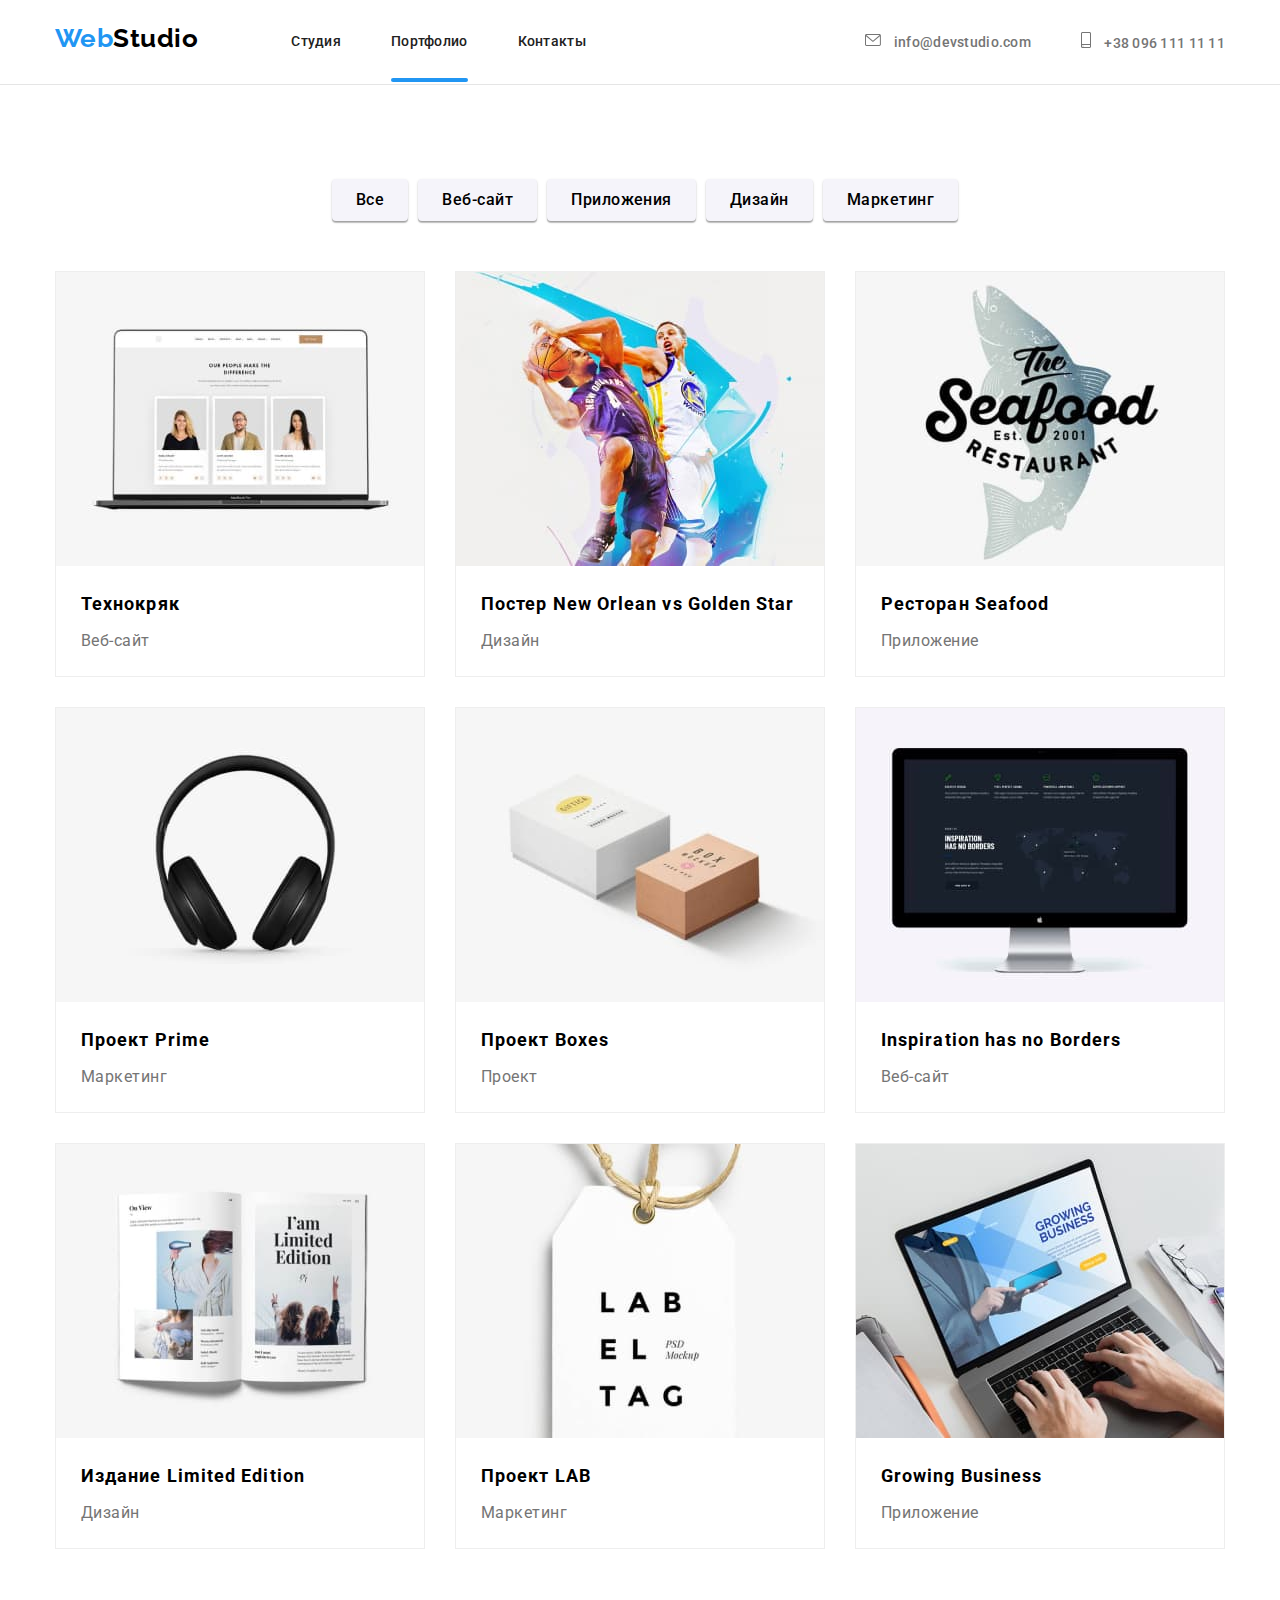
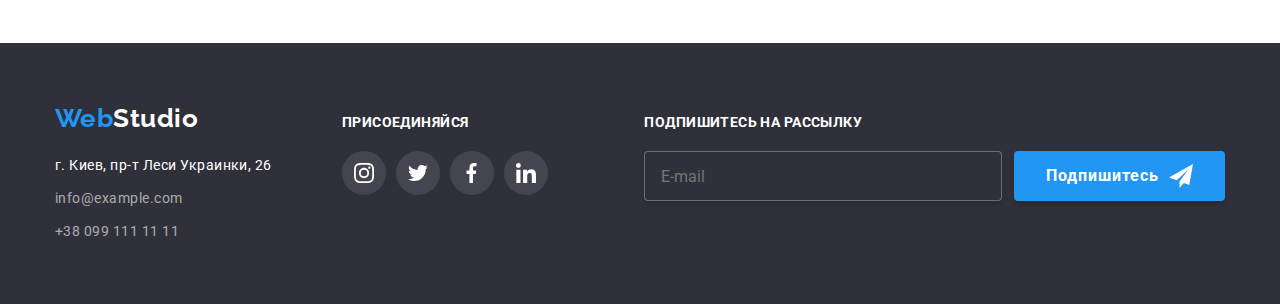
==== commit fdbb5e1c: "Last changes homework" ====
--- a/portfolio.html
+++ b/portfolio.html
@@ -21,7 +21,9 @@
     <header class="header">
       <div class="container header__wrap">
         <nav class="header__nav">
-          <a class="link logo" href="/">Web<span class="logo__accient">Studio</span></a>
+          <a class="link logo header__logo" href="/"
+            >Web<span class="logo__accient">Studio</span></a
+          >
           <ul class="menu header__menu">
             <li class="menu__item"><a class="link menu__link" href="./index.html">Студия</a></li>
             <li class="menu__item">
@@ -115,72 +117,140 @@
               </a>
             </li>
             <li class="list-works__item">
-              <a class="link list-works__link" href=""
-                ><img src="./images/restoraunt-seafood.jpg" alt="Ресторан Seafood" width="370" />
-                <div class="list-works__thumb"></div>
-                <h2 class="list-example-title">Ресторан Seafood</h2>
-                <p class="list-example-text">Приложение</p>
-              </a>
-            </li>
-            <li class="list-works__item">
-              <a class="link list-works__link" href=""
-                ><img src="./images/prime.jpg" alt="Проект Prime" width="370" />
-                <div class="list-works__thumb"></div>
-                <h2 class="list-example-title">Проект Prime</h2>
-                <p class="list-example-text">Маркетинг</p>
-              </a>
-            </li>
-            <li class="list-works__item">
-              <a class="link list-works__link" href=""
-                ><img src="./images/boxes.jpg" alt="Проект Boxes" width="370" />
-                <div class="list-works__thumb"></div>
-                <h2 class="list-example-title">Проект Boxes</h2>
-                <p class="list-example-text">Проект</p>
-              </a>
-            </li>
-            <li class="list-works__item">
-              <a class="link list-works__link" href="">
-                <img
-                  src="./images/inspiration.jpg"
-                  alt="Веб-сайт Inspiration has no Borders"
-                  width="370"
-                />
-                <div class="list-works__thumb"></div>
-                <h2 class="list-example-title">Inspiration has no Borders</h2>
-                <p class="list-example-text">Веб-сайт</p>
-              </a>
-            </li>
-            <li class="list-works__item">
-              <a class="link list-works__link" href=""
-                ><img
-                  src="./images/limited-edition.jpg"
-                  alt="Издание Limited Edition"
-                  width="370"
-                />
-                <div class="list-works__thumb"></div>
-                <h2 class="list-example-title">Издание Limited Edition</h2>
-                <p class="list-example-text">Дизайн</p>
-              </a>
-            </li>
-            <li class="list-works__item">
-              <a class="link list-works__link" href=""
-                ><img src="./images/lab.jpg" alt="Проект LAB" width="370" />
-                <div class="list-works__thumb">
-                  <h2 class="list-example-title">Проект LAB</h2>
-                  <p class="list-example-text">Маркетинг</p>
-                </div>
-              </a>
-            </li>
-            <li class="list-works__item">
-              <a class="link list-works__link" href=""
-                ><img
-                  src="./images/growing-business.jpg"
-                  alt="Приложение Growing Business"
-                  width="370"
-                />
-                <div class="list-works__thumb">
-                  <h2 class="list-example-title">Growing Business</h2>
-                  <p class="list-example-text">Приложение</p>
+              <a class="link list-works__link" href="">
+                <div class="list-works__thumb">
+                  <img src="./images/restoraunt-seafood.jpg" alt="Ресторан Seafood" width="370" />
+                  <div class="overlay">
+                    <p class="overlay__text">
+                      Ресурс предлагает комплексные предложения с разным уровнем функционала и
+                      сервисов. Все это позволит посетителю получить исчерпывающие сведения о
+                      компании или частном лице.
+                    </p>
+                  </div>
+                </div>
+                <div class="list-works__description">
+                  <h2 class="list-works__title">Ресторан Seafood</h2>
+                  <p class="list-works__text">Приложение</p>
+                </div>
+              </a>
+            </li>
+            <li class="list-works__item">
+              <a class="link list-works__link" href="">
+                <div class="list-works__thumb">
+                  <img src="./images/prime.jpg" alt="Проект Prime" width="370" />
+                  <div class="overlay">
+                    <p class="overlay__text">
+                      Ресурс предлагает комплексные предложения с разным уровнем функционала и
+                      сервисов. Все это позволит посетителю получить исчерпывающие сведения о
+                      компании или частном лице.
+                    </p>
+                  </div>
+                </div>
+                <div class="list-works__description">
+                  <h2 class="list-works__title">Проект Prime</h2>
+                  <p class="list-works__text">Маркетинг</p>
+                </div>
+              </a>
+            </li>
+            <li class="list-works__item">
+              <a class="link list-works__link" href="">
+                <div class="list-works__thumb">
+                  <img src="./images/boxes.jpg" alt="Проект Boxes" width="370" />
+                  <div class="overlay">
+                    <p class="overlay__text">
+                      Ресурс предлагает комплексные предложения с разным уровнем функционала и
+                      сервисов. Все это позволит посетителю получить исчерпывающие сведения о
+                      компании или частном лице.
+                    </p>
+                  </div>
+                </div>
+                <div class="list-works__description">
+                  <h2 class="list-works__title">Проект Boxes</h2>
+                  <p class="list-works__text">Проект</p>
+                </div>
+              </a>
+            </li>
+            <li class="list-works__item">
+              <a class="link list-works__link" href="">
+                <div class="list-works__thumb">
+                  <img
+                    src="./images/inspiration.jpg"
+                    alt="Веб-сайт Inspiration has no Borders"
+                    width="370"
+                  />
+                  <div class="overlay">
+                    <p class="overlay__text">
+                      Ресурс предлагает комплексные предложения с разным уровнем функционала и
+                      сервисов. Все это позволит посетителю получить исчерпывающие сведения о
+                      компании или частном лице.
+                    </p>
+                  </div>
+                </div>
+                <div class="list-works__description">
+                  <h2 class="list-works__title">Inspiration has no Borders</h2>
+                  <p class="list-works__text">Веб-сайт</p>
+                </div>
+              </a>
+            </li>
+            <li class="list-works__item">
+              <a class="link list-works__link" href="">
+                <div class="list-works__thumb">
+                  <img
+                    src="./images/limited-edition.jpg"
+                    alt="Издание Limited Edition"
+                    width="370"
+                  />
+                  <div class="overlay">
+                    <p class="overlay__text">
+                      Ресурс предлагает комплексные предложения с разным уровнем функционала и
+                      сервисов. Все это позволит посетителю получить исчерпывающие сведения о
+                      компании или частном лице.
+                    </p>
+                  </div>
+                </div>
+                <div class="list-works__description">
+                  <h2 class="list-works__title">Издание Limited Edition</h2>
+                  <p class="list-works__text">Дизайн</p>
+                </div>
+              </a>
+            </li>
+            <li class="list-works__item">
+              <a class="link list-works__link" href="">
+                <div class="list-works__thumb">
+                  <img src="./images/lab.jpg" alt="Проект LAB" width="370" />
+                  <div class="overlay">
+                    <p class="overlay__text">
+                      Ресурс предлагает комплексные предложения с разным уровнем функционала и
+                      сервисов. Все это позволит посетителю получить исчерпывающие сведения о
+                      компании или частном лице.
+                    </p>
+                  </div>
+                </div>
+                <div class="list-works__description">
+                  <h2 class="list-works__title">Проект LAB</h2>
+                  <p class="list-works__text">Маркетинг</p>
+                </div>
+              </a>
+            </li>
+            <li class="list-works__item">
+              <a class="link list-works__link" href="">
+                <div class="list-works__thumb">
+                  <img
+                    src="./images/growing-business.jpg"
+                    alt="Приложение Growing Business"
+                    width="370"
+                  />
+                  <div class="overlay">
+                    <p class="overlay__text">
+                      Ресурс предлагает комплексные предложения с разным уровнем функционала и
+                      сервисов. Все это позволит посетителю получить исчерпывающие сведения о
+                      компании или частном лице.
+                    </p>
+                  </div>
+                </div>
+                <div class="list-works__description">
+                  <h2 class="list-works__title">Growing Business</h2>
+                  <p class="list-works__text">Приложение</p>
                 </div>
               </a>
             </li>
--- a/css/main.min.css
+++ b/css/main.min.css
@@ -1 +1 @@
-ul{margin:0;padding:0;list-style:none}img{display:block}body{font-family:var(--main-font-family);letter-spacing:.03em}.link{text-decoration:none;color:inherit}.visually-hidden{position:absolute;white-space:nowrap;width:1px;height:1px;overflow:hidden;border:0;padding:0;clip:rect(0 0 0 0);-webkit-clip-path:inset(50%);clip-path:inset(50%);margin:-1px}:root{--primiry-text-color: #757575;--title-text-color: #212121;--main-font-family: roboto, sans-serif;--link-hover-color: #2196F3;--hero-title-color: #ffffff;--hero-bgc-color: #757575}.menu-list__button,.form-button,.hero-button{padding:6px 22px;font-family:inherit;font-size:16px;font-weight:500;border-radius:4px;border-color:rgba(0,0,0,0);-webkit-box-align:center;-ms-flex-align:center;align-items:center;line-height:1.63;letter-spacing:.03em;text-align:center;cursor:pointer;background-color:#2196f3;-webkit-transition:color 250ms cubic-bezier(0.4, 0, 0.2, 1),background-color 250ms cubic-bezier(0.4, 0, 0.2, 1),-webkit-box-shadow 250ms cubic-bezier(0.4, 0, 0.2, 1);transition:color 250ms cubic-bezier(0.4, 0, 0.2, 1),background-color 250ms cubic-bezier(0.4, 0, 0.2, 1),-webkit-box-shadow 250ms cubic-bezier(0.4, 0, 0.2, 1);transition:color 250ms cubic-bezier(0.4, 0, 0.2, 1),background-color 250ms cubic-bezier(0.4, 0, 0.2, 1),box-shadow 250ms cubic-bezier(0.4, 0, 0.2, 1);transition:color 250ms cubic-bezier(0.4, 0, 0.2, 1),background-color 250ms cubic-bezier(0.4, 0, 0.2, 1),box-shadow 250ms cubic-bezier(0.4, 0, 0.2, 1),-webkit-box-shadow 250ms cubic-bezier(0.4, 0, 0.2, 1)}.container{width:1200px;margin-right:auto;margin-left:auto;padding-left:15px;padding-right:15px;outline:1px solid tomato}.header{border-bottom:1px solid #e5e5e5}.header__wrap{display:-webkit-box;display:-ms-flexbox;display:flex}.header__nav{display:-webkit-box;display:-ms-flexbox;display:flex}.header__menu{display:-webkit-box;display:-ms-flexbox;display:flex;-webkit-box-align:center;-ms-flex-align:center;align-items:center;margin-left:93px}.logo{display:block;padding:24px 0;font-family:"Raleway",sans-serif;font-weight:700;font-size:26px;line-height:1.15;color:#2196f3}.logo__accient{color:#000}.logo__accient--color{color:#fff}.menu{display:-webkit-box;display:-ms-flexbox;display:flex}.menu__item{position:relative;margin-right:50px;padding:32px 0;font-weight:500;font-size:14px;line-height:1.14;letter-spacing:.02em;color:#212121}.menu__item:last-child{margin-right:0}.menu__link{color:inherit;padding:32px 0;color:#212121;-webkit-transition:color 250ms cubic-bezier(0.4, 0, 0.2, 1);transition:color 250ms cubic-bezier(0.4, 0, 0.2, 1)}.menu__link:hover{color:var(--link-hover-color)}.menu__link--current::after{position:absolute;display:block;bottom:0;content:"";width:100%;height:4px;border-radius:2px;background-color:#2196f3}.header__contact{display:-webkit-box;display:-ms-flexbox;display:flex;-webkit-box-align:center;-ms-flex-align:center;align-items:center;margin-left:auto}.contact__item{position:relative;margin-right:50px;padding:32px 0;font-weight:500;font-size:14px;line-height:1.14;letter-spacing:.02em;color:#212121}.contact__item:last-child{margin-right:0}.contact__icon{-webkit-box-align:baseline;-ms-flex-align:baseline;align-items:baseline;margin-right:10px;fill:currentColor}.contact__link{color:#757575;padding:32px 0;-webkit-transition:color 250ms cubic-bezier(0.4, 0, 0.2, 1);transition:color 250ms cubic-bezier(0.4, 0, 0.2, 1)}.contact__link:hover{color:var(--link-hover-color)}.hero-section{margin-right:auto;margin-left:auto;padding-top:200px;padding-bottom:200px;width:1600px;height:600px;text-align:center;background:var(--hero-bgc-color);background-repeat:no-repeat;background-size:cover;background-image:-webkit-gradient(linear, left top, right top, from(rgba(47, 48, 58, 0.4)), to(rgba(47, 48, 58, 0.4))),url(../images/bg-main.jpg);background-image:linear-gradient(to right, rgba(47, 48, 58, 0.4), rgba(47, 48, 58, 0.4)),url(../images/bg-main.jpg)}.hero-title{margin-top:0;text-align:center;margin-bottom:30px;font-size:44px;font-weight:900;line-height:1.36;letter-spacing:.06em;color:var(--hero-title-color)}.hero-button{padding:10px 32px;font-weight:700;line-height:1.88;border-radius:4px;min-width:200px;border:0px;letter-spacing:.06em;color:#fff;-webkit-box-shadow:0px 4px 4px rgba(0,0,0,.15);box-shadow:0px 4px 4px rgba(0,0,0,.15)}.hero-button:hover{background-color:#188ce8;-webkit-box-shadow:0px 3px 1px rgba(0,0,0,.1),0px 1px 2px rgba(0,0,0,.08),0px 2px 2px rgba(0,0,0,.12);box-shadow:0px 3px 1px rgba(0,0,0,.1),0px 1px 2px rgba(0,0,0,.08),0px 2px 2px rgba(0,0,0,.12)}.section-title{margin-top:0;margin-bottom:50px;font-size:36px;font-weight:700;line-height:1.17;text-align:center;color:var(--title-text-color)}.demand{padding-top:94px;padding-bottom:94px}.demand-list{display:-webkit-box;display:-ms-flexbox;display:flex}.demand-list__item{width:270px;margin-right:30px}.demand-list__item:last-child{margin-right:0}.demand-list__inner{display:-webkit-box;display:-ms-flexbox;display:flex;width:270px;height:120px;-webkit-box-pack:center;-ms-flex-pack:center;justify-content:center;-webkit-box-align:center;-ms-flex-align:center;align-items:center;background-color:#f5f4fa}.demand-list__icon{width:65px;height:70px}.demand-list__title{margin-top:30px;margin-bottom:10px;font-size:14px;font-weight:700;line-height:1.14;text-transform:uppercase;text-align:left;color:var(--title-text-color)}.demand-list__description{margin:0;font-size:14px;font-weight:400;line-height:1.71;text-align:left}.specialization-list{display:-webkit-box;display:-ms-flexbox;display:flex}.specialization-list__item{position:relative;margin-right:30px}.specialization-list__item:last-child{margin-right:0}.specialization-list__description{position:absolute;bottom:0;left:0;display:-webkit-box;display:-ms-flexbox;display:flex;-webkit-box-pack:center;-ms-flex-pack:center;justify-content:center;-webkit-box-align:center;-ms-flex-align:center;align-items:center;text-transform:uppercase;margin:0;width:370px;height:70px;font-size:14px;font-weight:700;line-height:1.14;color:#fff;background-color:rgba(47,48,58,.8)}.team{padding-top:94px;padding-bottom:94px;background-color:#f5f4fa}.team-list{display:-webkit-box;display:-ms-flexbox;display:flex;width:270px;text-align:center}.team-list__item{width:270px;padding-bottom:30px;margin-right:30px;background-color:#fff;-webkit-box-shadow:0px 1px 3px rgba(0,0,0,.12),0px 1px 1px rgba(0,0,0,.14),0px 2px 1px rgba(0,0,0,.2);box-shadow:0px 1px 3px rgba(0,0,0,.12),0px 1px 1px rgba(0,0,0,.14),0px 2px 1px rgba(0,0,0,.2);border-radius:0px 0px 4px 4px}.team-list__title{margin-top:30px;margin-bottom:10px;font-size:16px;font-weight:500;line-height:1.19;color:var(--title-text-color)}.team-list__description{margin-top:0;display:block;margin-bottom:16px;font-size:16px;line-height:19px}.social-list{display:-webkit-box;display:-ms-flexbox;display:flex;-webkit-box-pack:center;-ms-flex-pack:center;justify-content:center}.social-list__item{margin-right:10px}.social-list__item:last-child{margin-right:0}.social-list__link{display:-webkit-box;display:-ms-flexbox;display:flex;-webkit-box-align:center;-ms-flex-align:center;align-items:center;-webkit-box-pack:center;-ms-flex-pack:center;justify-content:center;width:44px;height:44px;border-radius:50%;color:#afb1b8;-webkit-transition:background-color 250ms cubic-bezier(0.4, 0, 0.2, 1);transition:background-color 250ms cubic-bezier(0.4, 0, 0.2, 1)}.social-list{display:-webkit-box;display:-ms-flexbox;display:flex;-webkit-box-pack:center;-ms-flex-pack:center;justify-content:center}.social-list__item{margin-right:10px}.social-list__item:last-child{margin-right:0}.social-list__link{display:-webkit-box;display:-ms-flexbox;display:flex;-webkit-box-align:center;-ms-flex-align:center;align-items:center;-webkit-box-pack:center;-ms-flex-pack:center;justify-content:center;width:44px;height:44px;border-radius:50%;color:#afb1b8;-webkit-transition:background-color 250ms cubic-bezier(0.4, 0, 0.2, 1);transition:background-color 250ms cubic-bezier(0.4, 0, 0.2, 1)}.social-list__link:hover,.social-list__link:focus{background-color:var(--link-hover-color)}.social-list__icon{width:20px;height:20px;fill:currentColor;-webkit-transition:fill 250ms cubic-bezier(0.4, 0, 0.2, 1);transition:fill 250ms cubic-bezier(0.4, 0, 0.2, 1)}.social-list__link:hover .social-list__icon,.social-list__link:focus .social-list__icon{fill:#fff}.social-list__link--bgc{background-color:rgba(255,255,255,.1);-webkit-transition:background-color 250ms cubic-bezier(0.4, 0, 0.2, 1);transition:background-color 250ms cubic-bezier(0.4, 0, 0.2, 1)}.social-list__link--bgc:hover{background-color:var(--link-hover-color)}.social-list__icon--fill{fill:#fff}.clients{padding-top:94px;padding-bottom:94px}.client-list{display:-webkit-box;display:-ms-flexbox;display:flex}.client-list__item{margin-right:30px}.client-list__item:last-child{margin-right:0}.client-list__link{display:-webkit-box;display:-ms-flexbox;display:flex;-webkit-box-pack:center;-ms-flex-pack:center;justify-content:center;-webkit-box-align:center;-ms-flex-align:center;align-items:center;width:170px;height:92px;border-radius:4px;border:1px solid #afb1b8;-webkit-box-shadow:0px 4px 4px 0px rgba(0,0,0,.2509803922);box-shadow:0px 4px 4px 0px rgba(0,0,0,.2509803922);-webkit-transition:border 250ms cubic-bezier(0.4, 0, 0.2, 1);transition:border 250ms cubic-bezier(0.4, 0, 0.2, 1)}.client-list__link:hover,.client-list__link:focus{border:1px solid var(--link-hover-color)}.client-list__icon{fill:#afb1b8;-webkit-transition:fill 250ms cubic-bezier(0.4, 0, 0.2, 1);transition:fill 250ms cubic-bezier(0.4, 0, 0.2, 1)}.client-list__link:hover .client-list__icon,.client-list__link:focus .client-list__icon{fill:var(--link-hover-color)}.footer{padding-top:60px;padding-bottom:60px;background-color:#2f303a}.logo__accient--color{color:#fff}.footer-contact{margin-top:20px}.footer-flex{display:-webkit-box;display:-ms-flexbox;display:flex;-webkit-box-align:baseline;-ms-flex-align:baseline;align-items:baseline}.footer-contact__item{margin-bottom:9px}.footer-contact__link{font-size:14px;line-height:1.71;font-style:normal;text-decoration:none;color:rgba(255,255,255,.6);-webkit-transition:color 250ms cubic-bezier(0.4, 0, 0.2, 1);transition:color 250ms cubic-bezier(0.4, 0, 0.2, 1)}.footer-contact__link:hover{color:var(--link-hover-color)}.footer-contact__link--white{color:#fff}.footer-contact__item:last-child{margin-bottom:0}.footer-socials-container{margin-left:70px;padding-top:12px}.footer-title{margin-top:0;margin-bottom:20px;font-size:14px;font-weight:700;line-height:1.14;letter-spacing:.03em;text-transform:uppercase;color:#fff}.footer-form{padding-top:12px;margin-left:auto}.form-wrap{display:-webkit-box;display:-ms-flexbox;display:flex}.footer-form__input{display:-webkit-box;display:-ms-flexbox;display:flex;width:358px;height:50px;padding:16px;border-radius:4px;color:#fff;background-color:#2f303a;border:1px solid rgba(255,255,255,.3);-webkit-box-shadow:0px 4px 4px rgba(0,0,0,.15);box-shadow:0px 4px 4px rgba(0,0,0,.15)}.form-button{display:-webkit-box;display:-ms-flexbox;display:flex;-webkit-box-align:center;-ms-flex-align:center;align-items:center;padding:10px 32px;margin-left:12px;font-weight:700;line-height:1.88;border-radius:4px;min-width:200px;border:0px;letter-spacing:.06em;color:#fff;-webkit-box-shadow:0px 4px 4px rgba(0,0,0,.15);box-shadow:0px 4px 4px rgba(0,0,0,.15)}.form-button:hover{background-color:#188ce8;-webkit-box-shadow:0px 3px 1px rgba(0,0,0,.1),0px 1px 2px rgba(0,0,0,.08),0px 2px 2px rgba(0,0,0,.12);box-shadow:0px 3px 1px rgba(0,0,0,.1),0px 1px 2px rgba(0,0,0,.08),0px 2px 2px rgba(0,0,0,.12)}.form-button__icon{width:24px;height:24px;margin-left:10px}.backdrop{position:fixed;top:0;left:0;width:100%;height:100%;background-color:rgba(255,99,71,.5);-webkit-transition:opacity 2150ms cubic-bezier(0.4, 0, 0.2, 1);transition:opacity 2150ms cubic-bezier(0.4, 0, 0.2, 1)}.modal{position:relative;top:50%;left:50%;width:528px;height:581px;border-radius:4px;-webkit-transform:translate(-50%, -50%);transform:translate(-50%, -50%);background-color:#fff;-webkit-transition:-webkit-transform 2150ms cubic-bezier(0.4, 0, 0.2, 1);transition:-webkit-transform 2150ms cubic-bezier(0.4, 0, 0.2, 1);transition:transform 2150ms cubic-bezier(0.4, 0, 0.2, 1);transition:transform 2150ms cubic-bezier(0.4, 0, 0.2, 1), -webkit-transform 2150ms cubic-bezier(0.4, 0, 0.2, 1);-webkit-transform:translate(-50%, -50%) scale(1);transform:translate(-50%, -50%) scale(1)}.is-hidden .modal{-webkit-transition:-webkit-transform 2150ms cubic-bezier(0.4, 0, 0.2, 1);transition:-webkit-transform 2150ms cubic-bezier(0.4, 0, 0.2, 1);transition:transform 2150ms cubic-bezier(0.4, 0, 0.2, 1);transition:transform 2150ms cubic-bezier(0.4, 0, 0.2, 1), -webkit-transform 2150ms cubic-bezier(0.4, 0, 0.2, 1);-webkit-transform:translate(-50%, -50%) scale(0.7);transform:translate(-50%, -50%) scale(0.7)}.modal-button{position:absolute;top:8px;right:8px;width:30px;height:30px;display:-webkit-box;display:-ms-flexbox;display:flex;-webkit-box-align:center;-ms-flex-align:center;align-items:center;-webkit-box-pack:center;-ms-flex-pack:center;justify-content:center;cursor:pointer;border-radius:50%;border-color:rgba(0,0,0,.1);background-color:#fff}.is-hidden{opacity:0;pointer-events:none}.modal-button__icon{width:8px;height:8px;-webkit-transition:fill 250ms cubic-bezier(0.4, 0, 0.2, 1);transition:fill 250ms cubic-bezier(0.4, 0, 0.2, 1)}.modal-button:hover .modal-button__icon{fill:var(--link-hover-color)}.portfolio{padding-top:94px;padding-bottom:94px}.portfolio__menu-list{display:-webkit-box;display:-ms-flexbox;display:flex;-webkit-box-pack:center;-ms-flex-pack:center;justify-content:center;margin-bottom:50px}.menu-list__item{margin-left:10px}.menu-list__item:last-child{margin-right:0}.menu-list__button{background-color:#f5f4fa;-webkit-transition:background-color 250ms cubic-bezier(0.4, 0, 0.2, 1),color 250ms cubic-bezier(0.4, 0, 0.2, 1);transition:background-color 250ms cubic-bezier(0.4, 0, 0.2, 1),color 250ms cubic-bezier(0.4, 0, 0.2, 1)}.menu-list__button:hover{background-color:var(--link-hover-color);color:#fff}.list-works{display:-webkit-box;display:-ms-flexbox;display:flex;-ms-flex-wrap:wrap;flex-wrap:wrap}.list-works__thumb{position:relative;overflow:hidden}.overlay{position:absolute;bottom:0;left:0;width:100%;height:100%;background-color:rgba(33,150,243,.9);-webkit-transform:translateY(100%);transform:translateY(100%);-webkit-transition:-webkit-transform 2150ms cubic-bezier(0.4, 0, 0.2, 1);transition:-webkit-transform 2150ms cubic-bezier(0.4, 0, 0.2, 1);transition:transform 2150ms cubic-bezier(0.4, 0, 0.2, 1);transition:transform 2150ms cubic-bezier(0.4, 0, 0.2, 1), -webkit-transform 2150ms cubic-bezier(0.4, 0, 0.2, 1)}.list-works{margin-right:-30px;margin-bottom:-30px}.list-works__item{width:370px;margin-right:30px;margin-bottom:30px;-webkit-transition:-webkit-transform 2150ms cubic-bezier(0.4, 0, 0.2, 1);transition:-webkit-transform 2150ms cubic-bezier(0.4, 0, 0.2, 1);transition:transform 2150ms cubic-bezier(0.4, 0, 0.2, 1);transition:transform 2150ms cubic-bezier(0.4, 0, 0.2, 1), -webkit-transform 2150ms cubic-bezier(0.4, 0, 0.2, 1)}.list-works__item:hover .overlay{-webkit-transform:translateY(0);transform:translateY(0)}.overlay__text{margin:0;position:absolute;top:50%;left:50%;-webkit-transform:translate(-50%, -50%);transform:translate(-50%, -50%);width:320px;font-size:18px;line-height:1.56;color:#fff}.list-works__description{padding:20px 25px}.list-works__title{margin-top:0;margin-bottom:4px;font-size:18px;font-weight:700;line-height:2;letter-spacing:.06em}.list-works__text{margin:0;font-size:16px;font-weight:400;line-height:1.88;color:#757575}/*# sourceMappingURL=main.min.css.map */+ul{margin:0;padding:0;list-style:none}img{display:block}body{font-family:var(--main-font-family);letter-spacing:.03em}.link{text-decoration:none;color:inherit}.visually-hidden{position:absolute;white-space:nowrap;width:1px;height:1px;overflow:hidden;border:0;padding:0;clip:rect(0 0 0 0);-webkit-clip-path:inset(50%);clip-path:inset(50%);margin:-1px}:root{--primiry-text-color: #757575;--title-text-color: #212121;--main-font-family: roboto, sans-serif;--link-hover-color: #2196F3;--hero-title-color: #ffffff;--hero-bgc-color: #757575}.menu-list__button,.form-button,.hero-button{padding:6px 22px;font-family:inherit;font-size:16px;font-weight:500;border-radius:4px;border-color:rgba(0,0,0,0);-webkit-box-align:center;-ms-flex-align:center;align-items:center;line-height:1.63;letter-spacing:.03em;text-align:center;cursor:pointer;background-color:#2196f3;-webkit-transition:color 250ms cubic-bezier(0.4, 0, 0.2, 1),background-color 250ms cubic-bezier(0.4, 0, 0.2, 1),-webkit-box-shadow 250ms cubic-bezier(0.4, 0, 0.2, 1);transition:color 250ms cubic-bezier(0.4, 0, 0.2, 1),background-color 250ms cubic-bezier(0.4, 0, 0.2, 1),-webkit-box-shadow 250ms cubic-bezier(0.4, 0, 0.2, 1);transition:color 250ms cubic-bezier(0.4, 0, 0.2, 1),background-color 250ms cubic-bezier(0.4, 0, 0.2, 1),box-shadow 250ms cubic-bezier(0.4, 0, 0.2, 1);transition:color 250ms cubic-bezier(0.4, 0, 0.2, 1),background-color 250ms cubic-bezier(0.4, 0, 0.2, 1),box-shadow 250ms cubic-bezier(0.4, 0, 0.2, 1),-webkit-box-shadow 250ms cubic-bezier(0.4, 0, 0.2, 1)}.container{width:1200px;margin-right:auto;margin-left:auto;padding-left:15px;padding-right:15px}.header{border-bottom:1px solid #e5e5e5}.header__wrap{display:-webkit-box;display:-ms-flexbox;display:flex}.header__nav{display:-webkit-box;display:-ms-flexbox;display:flex}.header__menu{display:-webkit-box;display:-ms-flexbox;display:flex;-webkit-box-align:center;-ms-flex-align:center;align-items:center;margin-left:93px}.logo{display:block;font-family:"Raleway",sans-serif;font-weight:700;font-size:26px;line-height:1.15;color:#2196f3}.logo__accient{color:#000}.logo__accient--color{color:#fff}.header__logo{padding:24px 0}.menu{display:-webkit-box;display:-ms-flexbox;display:flex}.menu__item{position:relative;margin-right:50px;padding:32px 0;font-weight:500;font-size:14px;line-height:1.14;letter-spacing:.02em;color:#212121}.menu__item:last-child{margin-right:0}.menu__link{color:inherit;padding:32px 0;color:#212121;-webkit-transition:color 2150ms cubic-bezier(0.4, 0, 0.2, 1);transition:color 2150ms cubic-bezier(0.4, 0, 0.2, 1)}.menu__link:hover{color:var(--link-hover-color)}.menu__link--current::after{position:absolute;display:block;bottom:0;content:"";width:100%;height:4px;border-radius:2px;background-color:#2196f3}.header__contact{display:-webkit-box;display:-ms-flexbox;display:flex;-webkit-box-align:center;-ms-flex-align:center;align-items:center;margin-left:auto}.contact__item{position:relative;margin-right:50px;padding:32px 0;font-weight:500;font-size:14px;line-height:1.14;letter-spacing:.02em;color:#212121}.contact__item:last-child{margin-right:0}.contact__icon{-webkit-box-align:baseline;-ms-flex-align:baseline;align-items:baseline;margin-right:10px;fill:currentColor}.contact__link{color:#757575;padding:32px 0;-webkit-transition:color 2150ms cubic-bezier(0.4, 0, 0.2, 1);transition:color 2150ms cubic-bezier(0.4, 0, 0.2, 1)}.contact__link:hover{color:var(--link-hover-color)}.hero-section{margin-right:auto;margin-left:auto;padding-top:200px;padding-bottom:200px;width:1600px;height:600px;text-align:center;background:var(--hero-bgc-color);background-repeat:no-repeat;background-size:cover;background-image:-webkit-gradient(linear, left top, right top, from(rgba(47, 48, 58, 0.4)), to(rgba(47, 48, 58, 0.4))),url(../images/bg-main.jpg);background-image:linear-gradient(to right, rgba(47, 48, 58, 0.4), rgba(47, 48, 58, 0.4)),url(../images/bg-main.jpg)}.hero-title{margin-top:0;text-align:center;margin-bottom:30px;font-size:44px;font-weight:900;line-height:1.36;letter-spacing:.06em;color:var(--hero-title-color)}.hero-button{padding:10px 32px;font-weight:700;line-height:1.88;border-radius:4px;min-width:200px;border:0px;letter-spacing:.06em;color:#fff;-webkit-box-shadow:0px 4px 4px rgba(0,0,0,.15);box-shadow:0px 4px 4px rgba(0,0,0,.15)}.hero-button:hover{background-color:#188ce8;-webkit-box-shadow:0px 3px 1px rgba(0,0,0,.1),0px 1px 2px rgba(0,0,0,.08),0px 2px 2px rgba(0,0,0,.12);box-shadow:0px 3px 1px rgba(0,0,0,.1),0px 1px 2px rgba(0,0,0,.08),0px 2px 2px rgba(0,0,0,.12)}.section-title{margin-top:0;margin-bottom:50px;font-size:36px;font-weight:700;line-height:1.17;text-align:center;color:var(--title-text-color)}.demand{padding-top:94px;padding-bottom:94px}.demand-list{display:-webkit-box;display:-ms-flexbox;display:flex}.demand-list__item{width:270px;margin-right:30px}.demand-list__item:last-child{margin-right:0}.demand-list__inner{display:-webkit-box;display:-ms-flexbox;display:flex;-webkit-box-align:center;-ms-flex-align:center;align-items:center;-webkit-box-pack:center;-ms-flex-pack:center;justify-content:center;width:270px;height:120px;background-color:#f5f4fa}.demand-list__icon{width:65px;height:70px}.demand-list__title{margin-top:30px;margin-bottom:10px;font-size:14px;font-weight:700;line-height:1.14;text-transform:uppercase;text-align:left;color:var(--title-text-color)}.demand-list__description{margin:0;font-size:14px;font-weight:400;line-height:1.71;text-align:left}.specialization-list{display:-webkit-box;display:-ms-flexbox;display:flex}.specialization-list__item{position:relative;margin-right:30px}.specialization-list__item:last-child{margin-right:0}.specialization-list__description{position:absolute;bottom:0;left:0;display:-webkit-box;display:-ms-flexbox;display:flex;-webkit-box-align:center;-ms-flex-align:center;align-items:center;-webkit-box-pack:center;-ms-flex-pack:center;justify-content:center;text-transform:uppercase;margin:0;width:370px;height:70px;font-size:14px;font-weight:700;line-height:1.14;color:#fff;background-color:rgba(47,48,58,.8)}.team{padding-top:94px;padding-bottom:94px;background-color:#f5f4fa}.team-list{display:-webkit-box;display:-ms-flexbox;display:flex;width:270px;text-align:center}.team-list__item{width:270px;padding-bottom:30px;margin-right:30px;background-color:#fff;-webkit-box-shadow:0px 1px 3px rgba(0,0,0,.12),0px 1px 1px rgba(0,0,0,.14),0px 2px 1px rgba(0,0,0,.2);box-shadow:0px 1px 3px rgba(0,0,0,.12),0px 1px 1px rgba(0,0,0,.14),0px 2px 1px rgba(0,0,0,.2);border-radius:0px 0px 4px 4px}.team-list__title{margin-top:30px;margin-bottom:10px;font-size:16px;font-weight:500;line-height:1.19;color:var(--title-text-color)}.team-list__description{margin-top:0;display:block;margin-bottom:16px;font-size:16px;line-height:19px}.social-list{display:-webkit-box;display:-ms-flexbox;display:flex;-webkit-box-align:center;-ms-flex-align:center;align-items:center;-webkit-box-pack:center;-ms-flex-pack:center;justify-content:center}.social-list__item{margin-right:10px}.social-list__item:last-child{margin-right:0}.social-list__link{display:-webkit-box;display:-ms-flexbox;display:flex;-webkit-box-align:center;-ms-flex-align:center;align-items:center;-webkit-box-pack:center;-ms-flex-pack:center;justify-content:center;width:44px;height:44px;border-radius:50%;color:#afb1b8;-webkit-transition:background-color 2150ms cubic-bezier(0.4, 0, 0.2, 1);transition:background-color 2150ms cubic-bezier(0.4, 0, 0.2, 1)}.social-list__link:hover,.social-list__link:focus{background-color:var(--link-hover-color)}.social-list__icon{width:20px;height:20px;fill:currentColor;-webkit-transition:fill 2150ms cubic-bezier(0.4, 0, 0.2, 1);transition:fill 2150ms cubic-bezier(0.4, 0, 0.2, 1)}.social-list__link:hover .social-list__icon,.social-list__link:focus .social-list__icon{fill:#fff}.social-list__link--bgc{background-color:rgba(255,255,255,.1);-webkit-transition:background-color 2150ms cubic-bezier(0.4, 0, 0.2, 1);transition:background-color 2150ms cubic-bezier(0.4, 0, 0.2, 1)}.social-list__link--bgc:hover{background-color:var(--link-hover-color)}.social-list__icon--fill{fill:#fff}.clients{padding-top:94px;padding-bottom:94px}.client-list{display:-webkit-box;display:-ms-flexbox;display:flex}.client-list__item{margin-right:30px}.client-list__item:last-child{margin-right:0}.client-list__link{display:-webkit-box;display:-ms-flexbox;display:flex;-webkit-box-align:center;-ms-flex-align:center;align-items:center;-webkit-box-pack:center;-ms-flex-pack:center;justify-content:center;width:170px;height:92px;border-radius:4px;border:1px solid #afb1b8;-webkit-box-shadow:0px 4px 4px 0px rgba(0,0,0,.2509803922);box-shadow:0px 4px 4px 0px rgba(0,0,0,.2509803922);-webkit-transition:border 2150ms cubic-bezier(0.4, 0, 0.2, 1);transition:border 2150ms cubic-bezier(0.4, 0, 0.2, 1)}.client-list__link:hover,.client-list__link:focus{border:1px solid var(--link-hover-color)}.client-list__icon{fill:#afb1b8;-webkit-transition:fill 2150ms cubic-bezier(0.4, 0, 0.2, 1);transition:fill 2150ms cubic-bezier(0.4, 0, 0.2, 1)}.client-list__link:hover .client-list__icon,.client-list__link:focus .client-list__icon{fill:var(--link-hover-color)}.footer{padding-top:60px;padding-bottom:60px;background-color:#2f303a}.logo__accient--color{color:#fff}.footer-contact{margin-top:20px}.footer-flex{display:-webkit-box;display:-ms-flexbox;display:flex;-webkit-box-align:baseline;-ms-flex-align:baseline;align-items:baseline}.footer-contact__item{margin-bottom:9px}.footer-contact__link{font-size:14px;line-height:1.71;font-style:normal;text-decoration:none;color:rgba(255,255,255,.6);-webkit-transition:color 2150ms cubic-bezier(0.4, 0, 0.2, 1);transition:color 2150ms cubic-bezier(0.4, 0, 0.2, 1)}.footer-contact__link:hover{color:var(--link-hover-color)}.footer-contact__link--white{color:#fff}.footer-contact__item:last-child{margin-bottom:0}.footer-socials-container{margin-left:70px;padding-top:12px}.footer-title{margin-top:0;margin-bottom:20px;font-size:14px;font-weight:700;line-height:1.14;letter-spacing:.03em;text-transform:uppercase;color:#fff}.footer-form{padding-top:12px;margin-left:auto}.form-wrap{display:-webkit-box;display:-ms-flexbox;display:flex}.footer-form__input{display:-webkit-box;display:-ms-flexbox;display:flex;width:358px;height:50px;padding:16px;border-radius:4px;color:#fff;background-color:#2f303a;border:1px solid rgba(255,255,255,.3);-webkit-box-shadow:0px 4px 4px rgba(0,0,0,.15);box-shadow:0px 4px 4px rgba(0,0,0,.15)}.form-button{display:-webkit-box;display:-ms-flexbox;display:flex;-webkit-box-align:center;-ms-flex-align:center;align-items:center;-webkit-box-pack:center;-ms-flex-pack:center;justify-content:center;padding:10px 32px;margin-left:12px;font-weight:700;line-height:1.88;border-radius:4px;min-width:200px;border:0px;letter-spacing:.06em;color:#fff;-webkit-box-shadow:0px 4px 4px rgba(0,0,0,.15);box-shadow:0px 4px 4px rgba(0,0,0,.15);-webkit-transition:background-color 2150ms cubic-bezier(0.4, 0, 0.2, 1);transition:background-color 2150ms cubic-bezier(0.4, 0, 0.2, 1);-webkit-transition:-webkit-box-shadow 2150ms cubic-bezier(0.4, 0, 0.2, 1);transition:-webkit-box-shadow 2150ms cubic-bezier(0.4, 0, 0.2, 1);transition:box-shadow 2150ms cubic-bezier(0.4, 0, 0.2, 1);transition:box-shadow 2150ms cubic-bezier(0.4, 0, 0.2, 1), -webkit-box-shadow 2150ms cubic-bezier(0.4, 0, 0.2, 1)}.form-button:hover{background-color:#188ce8;-webkit-box-shadow:0px 3px 1px rgba(0,0,0,.1),0px 1px 2px rgba(0,0,0,.08),0px 2px 2px rgba(0,0,0,.12);box-shadow:0px 3px 1px rgba(0,0,0,.1),0px 1px 2px rgba(0,0,0,.08),0px 2px 2px rgba(0,0,0,.12)}.form-button__icon{width:24px;height:24px;margin-left:10px}.backdrop{position:fixed;top:0;left:0;width:100%;height:100%;background-color:rgba(0,0,0,.2);-webkit-transition:opacity 2150ms cubic-bezier(0.4, 0, 0.2, 1);transition:opacity 2150ms cubic-bezier(0.4, 0, 0.2, 1)}.modal{padding:40px;position:relative;top:50%;left:50%;width:528px;height:581px;border-radius:4px;-webkit-transform:translate(-50%, -50%);transform:translate(-50%, -50%);background-color:#fff;-webkit-transition:-webkit-transform 2150ms cubic-bezier(0.4, 0, 0.2, 1);transition:-webkit-transform 2150ms cubic-bezier(0.4, 0, 0.2, 1);transition:transform 2150ms cubic-bezier(0.4, 0, 0.2, 1);transition:transform 2150ms cubic-bezier(0.4, 0, 0.2, 1), -webkit-transform 2150ms cubic-bezier(0.4, 0, 0.2, 1);-webkit-transform:translate(-50%, -50%) scale(1);transform:translate(-50%, -50%) scale(1)}.is-hidden .modal{-webkit-transition:-webkit-transform 2150ms cubic-bezier(0.4, 0, 0.2, 1);transition:-webkit-transform 2150ms cubic-bezier(0.4, 0, 0.2, 1);transition:transform 2150ms cubic-bezier(0.4, 0, 0.2, 1);transition:transform 2150ms cubic-bezier(0.4, 0, 0.2, 1), -webkit-transform 2150ms cubic-bezier(0.4, 0, 0.2, 1);-webkit-transform:translate(-50%, -50%) scale(0.7);transform:translate(-50%, -50%) scale(0.7)}.modal-button{position:absolute;top:8px;right:8px;width:30px;height:30px;display:-webkit-box;display:-ms-flexbox;display:flex;-webkit-box-align:center;-ms-flex-align:center;align-items:center;-webkit-box-pack:center;-ms-flex-pack:center;justify-content:center;cursor:pointer;border-radius:50%;border-color:rgba(0,0,0,.1);background-color:#fff}.is-hidden{opacity:0;pointer-events:none}.modal-button__icon{width:8px;height:8px;-webkit-transition:fill 2150ms cubic-bezier(0.4, 0, 0.2, 1);transition:fill 2150ms cubic-bezier(0.4, 0, 0.2, 1)}.modal-button:hover .modal-button__icon{fill:var(--link-hover-color)}.portfolio{padding-top:94px;padding-bottom:94px}.portfolio__menu-list{display:-webkit-box;display:-ms-flexbox;display:flex;-webkit-box-align:center;-ms-flex-align:center;align-items:center;-webkit-box-pack:center;-ms-flex-pack:center;justify-content:center;margin-bottom:50px}.menu-list__item{margin-left:10px}.menu-list__item:last-child{margin-right:0}.menu-list__button{background-color:#f5f4fa;-webkit-box-shadow:0px 1px 3px rgba(0,0,0,.12),0px 1px 1px rgba(0,0,0,.14),0px 2px 1px rgba(0,0,0,.2);box-shadow:0px 1px 3px rgba(0,0,0,.12),0px 1px 1px rgba(0,0,0,.14),0px 2px 1px rgba(0,0,0,.2);-webkit-transition:color 2150ms cubic-bezier(0.4, 0, 0.2, 1);transition:color 2150ms cubic-bezier(0.4, 0, 0.2, 1);-webkit-transition:background-color 2150ms cubic-bezier(0.4, 0, 0.2, 1);transition:background-color 2150ms cubic-bezier(0.4, 0, 0.2, 1)}.menu-list__button:hover{background-color:var(--link-hover-color);color:#fff}.list-works{display:-webkit-box;display:-ms-flexbox;display:flex;-ms-flex-wrap:wrap;flex-wrap:wrap}.list-works__thumb{position:relative;overflow:hidden}.overlay{position:absolute;bottom:0;left:0;width:100%;height:100%;background-color:rgba(33,150,243,.9);-webkit-transform:translateY(100%);transform:translateY(100%);-webkit-transition:-webkit-transform 2150ms cubic-bezier(0.4, 0, 0.2, 1);transition:-webkit-transform 2150ms cubic-bezier(0.4, 0, 0.2, 1);transition:transform 2150ms cubic-bezier(0.4, 0, 0.2, 1);transition:transform 2150ms cubic-bezier(0.4, 0, 0.2, 1), -webkit-transform 2150ms cubic-bezier(0.4, 0, 0.2, 1)}.list-works{margin-right:-30px;margin-bottom:-30px}.list-works__item{width:370px;margin-right:30px;margin-bottom:30px;border:1px solid #eee;-webkit-transition:-webkit-box-shadow 2150ms cubic-bezier(0.4, 0, 0.2, 1);transition:-webkit-box-shadow 2150ms cubic-bezier(0.4, 0, 0.2, 1);transition:box-shadow 2150ms cubic-bezier(0.4, 0, 0.2, 1);transition:box-shadow 2150ms cubic-bezier(0.4, 0, 0.2, 1), -webkit-box-shadow 2150ms cubic-bezier(0.4, 0, 0.2, 1);-webkit-transition:-webkit-transform 2150ms cubic-bezier(0.4, 0, 0.2, 1);transition:-webkit-transform 2150ms cubic-bezier(0.4, 0, 0.2, 1);transition:transform 2150ms cubic-bezier(0.4, 0, 0.2, 1);transition:transform 2150ms cubic-bezier(0.4, 0, 0.2, 1), -webkit-transform 2150ms cubic-bezier(0.4, 0, 0.2, 1)}.list-works__item:hover{-webkit-box-shadow:0px 4px 4px 0px rgba(0,0,0,.2509803922);box-shadow:0px 4px 4px 0px rgba(0,0,0,.2509803922)}.list-works__item:hover .overlay{-webkit-transform:translateY(0);transform:translateY(0)}.overlay__text{margin:0;position:absolute;top:50%;left:50%;-webkit-transform:translate(-50%, -50%);transform:translate(-50%, -50%);width:320px;font-size:18px;line-height:1.56;color:#fff}.list-works__description{padding:20px 25px}.list-works__title{margin-top:0;margin-bottom:4px;font-size:18px;font-weight:700;line-height:2;letter-spacing:.06em}.list-works__text{margin:0;font-size:16px;font-weight:400;line-height:1.88;color:#757575}.form__title{padding:0;margin:0;margin-bottom:12px;font-size:20px;font-weight:700;line-height:1.15;text-align:center;color:#212121}.form__label{display:block;margin:0;margin-bottom:4px;font-size:12px;line-height:1.17;letter-spacing:.01em}.form__field{position:relative;width:100%;height:40px;margin-bottom:10px}.form__input{padding-left:42px;width:448px;height:40px;font:inherit;border:1px solid rgba(33,33,33,.2);border-radius:4px;-webkit-transition:border 2150ms cubic-bezier(0.4, 0, 0.2, 1);transition:border 2150ms cubic-bezier(0.4, 0, 0.2, 1)}.form__input:hover,.form__input:focus-within{border:1px solid #2196f3}.form__icon{position:absolute;top:50%;left:12px;width:18px;height:18px;-webkit-transform:translateY(-50%);transform:translateY(-50%);-webkit-transition:fill 2150ms cubic-bezier(0.4, 0, 0.2, 1);transition:fill 2150ms cubic-bezier(0.4, 0, 0.2, 1)}.form__field:hover .form__icon,.form__field:focus-within .form__icon{fill:#2196f3}.form__textarea{height:120px;margin-bottom:20px}.textarea__form{display:inline-block;height:24px;resize:none;width:100%;height:120px;padding:12px 16px;border:1px solid rgba(33,33,33,.2);border-radius:4px;-webkit-transition:border 2150ms cubic-bezier(0.4, 0, 0.2, 1);transition:border 2150ms cubic-bezier(0.4, 0, 0.2, 1)}.textarea__form:focus-within,.textarea__form:hover{border-color:#2196f3}.checkbox__label{position:relative;left:10px;display:-webkit-box;display:-ms-flexbox;display:flex;-webkit-box-pack:center;-ms-flex-pack:center;justify-content:center;-webkit-box-align:center;-ms-flex-align:center;align-items:center;margin:0;margin-bottom:30px;font-size:14px;line-height:1.71;letter-spacing:.03}.checkbox__input{-moz-appearance:none;-webkit-appearance:none;appearance:none;position:absolute}.checkbox__link{color:#2196f3}.checkbox__icon{position:absolute;left:0px;top:50%;width:16px;height:15px;opacity:1;-webkit-transform:translateY(-50%);transform:translateY(-50%);-webkit-transition:opacity 2150ms cubic-bezier(0.4, 0, 0.2, 1);transition:opacity 2150ms cubic-bezier(0.4, 0, 0.2, 1)}.checkbox__input:checked~.checkbox__icon{opacity:0}.checkbox__icon--active-icon{position:absolute;left:0px;top:50%;width:16px;height:15px;opacity:0;-webkit-transform:translateY(-50%);transform:translateY(-50%);-webkit-transition:opacity 2150ms cubic-bezier(0.4, 0, 0.2, 1);transition:opacity 2150ms cubic-bezier(0.4, 0, 0.2, 1);fill:#2196f3}.checkbox__input:checked~.checkbox__icon--active-icon{opacity:1}.button__container{display:-webkit-box;display:-ms-flexbox;display:flex;-webkit-box-pack:center;-ms-flex-pack:center;justify-content:center}.form__button{padding:10px 32px;font-weight:700;line-height:1.88;border-radius:4px;width:200px;height:50px;background-color:#2196f3;border:0px;color:#fff;-webkit-box-shadow:0px 4px 4px 0px rgba(0,0,0,.15);box-shadow:0px 4px 4px 0px rgba(0,0,0,.15);-webkit-transition:background-color 250ms cubic-bezier(0.4, 0, 0.2, 1);transition:background-color 250ms cubic-bezier(0.4, 0, 0.2, 1)}.form__button:hover{background-color:#188ce8;cursor:pointer}.form__label:hover .form-icon,.form__label:focus-within .form-icon,.form__label:hover .form-input,.form__label:focus-within .form-input{fill:#2196f3;border-color:#2196f3}/*# sourceMappingURL=main.min.css.map */